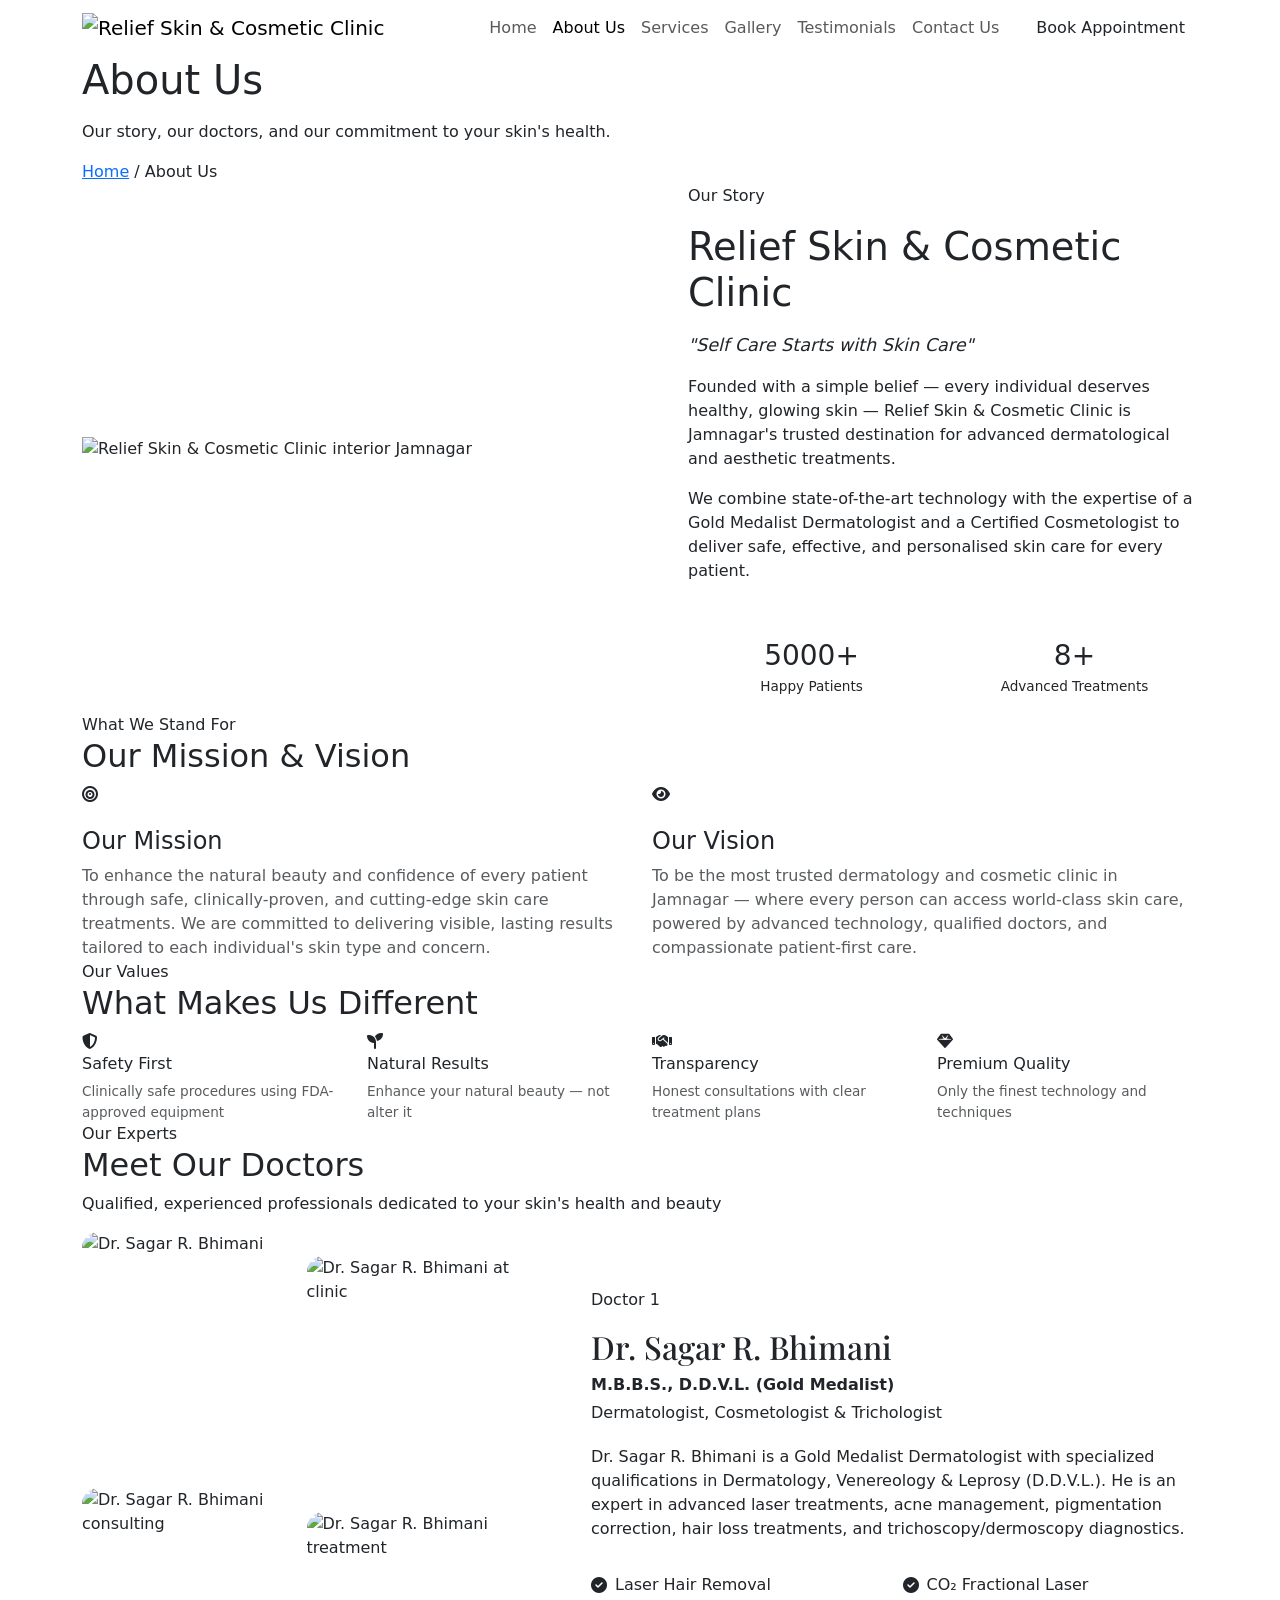
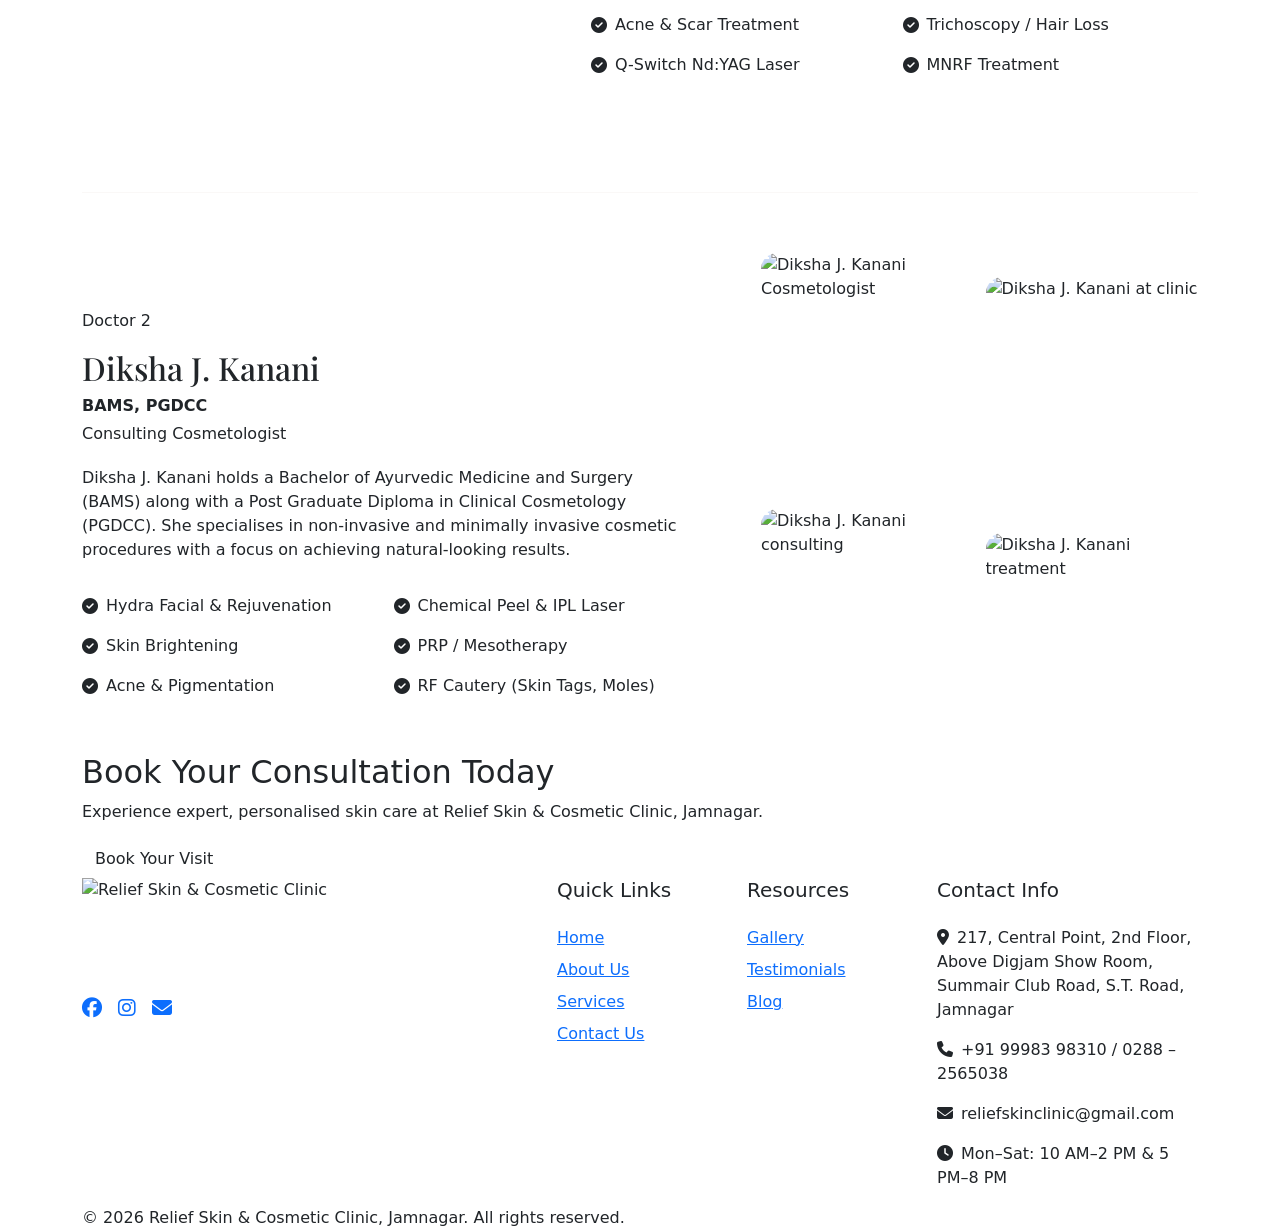
==== about.html @ c007d54d "All The Content" ====
<!DOCTYPE html>
<html lang="en">
<head>
    <meta charset="UTF-8">
    <meta name="viewport" content="width=device-width, initial-scale=1.0">
    <title>About Us | Relief Skin & Cosmetic Clinic | Jamnagar</title>
    <meta name="description" content="Learn about Relief Skin & Cosmetic Clinic — Dr. Sagar R. Bhimani (M.B.B.S., D.D.V.L., Gold Medalist) and Diksha J. Kanani (BAMS, PGDCC, Consulting Cosmetologist) in Jamnagar.">
    <link rel="preconnect" href="https://fonts.googleapis.com">
    <link rel="preconnect" href="https://fonts.gstatic.com" crossorigin>
    <link href="https://fonts.googleapis.com/css2?family=Inter:wght@300;400;500;600;700&family=Playfair+Display:wght@400;600;700&display=swap" rel="stylesheet">
    <link href="https://cdn.jsdelivr.net/npm/bootstrap@5.3.0/dist/css/bootstrap.min.css" rel="stylesheet">
    <link rel="stylesheet" href="https://cdnjs.cloudflare.com/ajax/libs/font-awesome/6.4.0/css/all.min.css">
    <link rel="stylesheet" href="css/style.css">
</head>
<body>
    <nav class="navbar navbar-expand-lg navbar-light navbar-custom sticky-top" id="main-navbar">
        <div class="container">
            <a class="navbar-brand d-flex align-items-center" href="index.html">
                <img src="images/Logo/Relief logo_A.png" alt="Relief Skin & Cosmetic Clinic" class="clinic-logo">
            </a>
            <button class="navbar-toggler" type="button" data-bs-toggle="collapse" data-bs-target="#navbarNav">
                <span class="navbar-toggler-icon"></span>
            </button>
            <div class="collapse navbar-collapse" id="navbarNav">
                <ul class="navbar-nav ms-auto">
                    <li class="nav-item"><a class="nav-link" href="index.html">Home</a></li>
                    <li class="nav-item"><a class="nav-link active" href="about.html">About Us</a></li>
                    <li class="nav-item"><a class="nav-link" href="services.html">Services</a></li>
                    <li class="nav-item"><a class="nav-link" href="gallery.html">Gallery</a></li>
                    <li class="nav-item"><a class="nav-link" href="testimonials.html">Testimonials</a></li>
                    <li class="nav-item"><a class="nav-link" href="contact.html">Contact Us</a></li>
                </ul>
                <div class="d-flex ms-lg-3 mt-3 mt-lg-0">
                    <a href="appointment.html" class="btn btn-primary-custom">Book Appointment</a>
                </div>
            </div>
        </div>
    </nav>

    <div class="page-header">
        <div class="container">
            <h1>About Us</h1>
            <p class="mt-3">Our story, our doctors, and our commitment to your skin's health.</p>
            <div class="breadcrumb-custom">
                <a href="index.html">Home</a>
                <span>/</span>
                <span>About Us</span>
            </div>
        </div>
    </div>

    <!-- Our Story -->
    <section class="section-padding">
        <div class="container">
            <div class="row align-items-center">
                <div class="col-lg-6 mb-4 mb-lg-0">
                    <div class="about-image-wrapper">
                        <img src="images/facial-treatment.png" alt="Relief Skin & Cosmetic Clinic interior Jamnagar">
                    </div>
                </div>
                <div class="col-lg-6 ps-lg-5">
                    <span class="section-label">Our Story</span>
                    <h2 style="font-size: 2.4rem; margin: 16px 0;">Relief Skin & Cosmetic Clinic</h2>
                    <p style="font-style: italic; color: var(--primary-green); font-size: 1.1rem; margin-bottom: 16px;">"Self Care Starts with Skin Care"</p>
                    <p>Founded with a simple belief — every individual deserves healthy, glowing skin — Relief Skin & Cosmetic Clinic is Jamnagar's trusted destination for advanced dermatological and aesthetic treatments.</p>
                    <p>We combine state-of-the-art technology with the expertise of a Gold Medalist Dermatologist and a Certified Cosmetologist to deliver safe, effective, and personalised skin care for every patient.</p>
                    <div class="row g-3 mt-4">
                        <div class="col-6">
                            <div class="text-center p-3" style="background: var(--mint-green); border-radius: 16px;">
                                <h3 class="text-green mb-1">5000+</h3>
                                <p class="mb-0" style="font-size: 0.85rem;">Happy Patients</p>
                            </div>
                        </div>
                        <div class="col-6">
                            <div class="text-center p-3" style="background: var(--mint-green); border-radius: 16px;">
                                <h3 class="text-green mb-1">8+</h3>
                                <p class="mb-0" style="font-size: 0.85rem;">Advanced Treatments</p>
                            </div>
                        </div>
                    </div>
                </div>
            </div>
        </div>
    </section>

    <!-- Mission & Vision -->
    <section class="section-padding bg-secondary-beige">
        <div class="container">
            <div class="section-title">
                <span class="section-label">What We Stand For</span>
                <h2>Our Mission & Vision</h2>
            </div>
            <div class="row g-4">
                <div class="col-md-6">
                    <div class="service-card" style="text-align: left;">
                        <div class="service-icon" style="margin-bottom: 20px;">
                            <i class="fa-solid fa-bullseye"></i>
                        </div>
                        <h4>Our Mission</h4>
                        <p class="text-muted mb-0">To enhance the natural beauty and confidence of every patient through safe, clinically-proven, and cutting-edge skin care treatments. We are committed to delivering visible, lasting results tailored to each individual's skin type and concern.</p>
                    </div>
                </div>
                <div class="col-md-6">
                    <div class="service-card" style="text-align: left;">
                        <div class="service-icon" style="margin-bottom: 20px;">
                            <i class="fa-solid fa-eye"></i>
                        </div>
                        <h4>Our Vision</h4>
                        <p class="text-muted mb-0">To be the most trusted dermatology and cosmetic clinic in Jamnagar — where every person can access world-class skin care, powered by advanced technology, qualified doctors, and compassionate patient-first care.</p>
                    </div>
                </div>
            </div>
        </div>
    </section>

    <!-- Core Values -->
    <section class="section-padding">
        <div class="container">
            <div class="section-title">
                <span class="section-label">Our Values</span>
                <h2>What Makes Us Different</h2>
            </div>
            <div class="row g-4">
                <div class="col-md-3 col-6">
                    <div class="about-value-card animate-on-scroll">
                        <i class="fa-solid fa-shield-halved"></i>
                        <h6>Safety First</h6>
                        <p class="text-muted mb-0" style="font-size: 0.85rem;">Clinically safe procedures using FDA-approved equipment</p>
                    </div>
                </div>
                <div class="col-md-3 col-6">
                    <div class="about-value-card animate-on-scroll">
                        <i class="fa-solid fa-seedling"></i>
                        <h6>Natural Results</h6>
                        <p class="text-muted mb-0" style="font-size: 0.85rem;">Enhance your natural beauty — not alter it</p>
                    </div>
                </div>
                <div class="col-md-3 col-6">
                    <div class="about-value-card animate-on-scroll">
                        <i class="fa-solid fa-handshake"></i>
                        <h6>Transparency</h6>
                        <p class="text-muted mb-0" style="font-size: 0.85rem;">Honest consultations with clear treatment plans</p>
                    </div>
                </div>
                <div class="col-md-3 col-6">
                    <div class="about-value-card animate-on-scroll">
                        <i class="fa-solid fa-gem"></i>
                        <h6>Premium Quality</h6>
                        <p class="text-muted mb-0" style="font-size: 0.85rem;">Only the finest technology and techniques</p>
                    </div>
                </div>
            </div>
        </div>
    </section>

    <!-- Expert Team — Dr. Sagar -->
    <section class="section-padding bg-secondary-beige" id="team">
        <div class="container">
            <div class="section-title">
                <span class="section-label">Our Experts</span>
                <h2>Meet Our Doctors</h2>
                <p>Qualified, experienced professionals dedicated to your skin's health and beauty</p>
            </div>

            <!-- Dr. Sagar R. Bhimani -->
            <div class="row g-5 align-items-center mb-5">
                <div class="col-lg-5">
                    <div style="position: relative;">
                        <div style="display: grid; grid-template-columns: 1fr 1fr; gap: 12px;">
                            <img src="images/Dr. Sagar R. Bhimani-photos/DSC07701.JPG" alt="Dr. Sagar R. Bhimani" style="width:100%; height:220px; object-fit:cover; object-position:top; border-radius:16px; box-shadow: var(--shadow-md);">
                            <img src="images/Dr. Sagar R. Bhimani-photos/DSC07703.JPG" alt="Dr. Sagar R. Bhimani at clinic" style="width:100%; height:220px; object-fit:cover; object-position:top; border-radius:16px; box-shadow: var(--shadow-md); margin-top: 24px;">
                            <img src="images/Dr. Sagar R. Bhimani-photos/DSC07705.JPG" alt="Dr. Sagar R. Bhimani consulting" style="width:100%; height:220px; object-fit:cover; object-position:top; border-radius:16px; box-shadow: var(--shadow-md);">
                            <img src="images/Dr. Sagar R. Bhimani-photos/DSC07707.JPG" alt="Dr. Sagar R. Bhimani treatment" style="width:100%; height:220px; object-fit:cover; object-position:top; border-radius:16px; box-shadow: var(--shadow-md); margin-top: 24px;">
                        </div>
                    </div>
                </div>
                <div class="col-lg-7 ps-lg-5">
                    <span class="section-label" style="margin-bottom: 16px; display: inline-block;">Doctor 1</span>
                    <h2 style="font-family: 'Playfair Display', serif; color: var(--primary-green); margin-bottom: 6px;">Dr. Sagar R. Bhimani</h2>
                    <p style="font-weight: 600; color: var(--text-muted); margin-bottom: 4px;">M.B.B.S., D.D.V.L. <span style="color: var(--primary-green);">(Gold Medalist)</span></p>
                    <p style="font-weight: 500; color: var(--primary-green); margin-bottom: 20px; font-size: 1rem;">Dermatologist, Cosmetologist & Trichologist</p>
                    <p>Dr. Sagar R. Bhimani is a Gold Medalist Dermatologist with specialized qualifications in Dermatology, Venereology & Leprosy (D.D.V.L.). He is an expert in advanced laser treatments, acne management, pigmentation correction, hair loss treatments, and trichoscopy/dermoscopy diagnostics.</p>
                    <div class="row g-3 mt-3">
                        <div class="col-sm-6">
                            <div class="d-flex align-items-center gap-2">
                                <i class="fa-solid fa-circle-check text-green"></i>
                                <span>Laser Hair Removal</span>
                            </div>
                        </div>
                        <div class="col-sm-6">
                            <div class="d-flex align-items-center gap-2">
                                <i class="fa-solid fa-circle-check text-green"></i>
                                <span>CO₂ Fractional Laser</span>
                            </div>
                        </div>
                        <div class="col-sm-6">
                            <div class="d-flex align-items-center gap-2">
                                <i class="fa-solid fa-circle-check text-green"></i>
                                <span>Acne & Scar Treatment</span>
                            </div>
                        </div>
                        <div class="col-sm-6">
                            <div class="d-flex align-items-center gap-2">
                                <i class="fa-solid fa-circle-check text-green"></i>
                                <span>Trichoscopy / Hair Loss</span>
                            </div>
                        </div>
                        <div class="col-sm-6">
                            <div class="d-flex align-items-center gap-2">
                                <i class="fa-solid fa-circle-check text-green"></i>
                                <span>Q-Switch Nd:YAG Laser</span>
                            </div>
                        </div>
                        <div class="col-sm-6">
                            <div class="d-flex align-items-center gap-2">
                                <i class="fa-solid fa-circle-check text-green"></i>
                                <span>MNRF Treatment</span>
                            </div>
                        </div>
                    </div>
                </div>
            </div>

            <hr style="border-color: rgba(156,126,97,0.2); margin: 60px 0;">

            <!-- Diksha J. Kanani -->
            <div class="row g-5 align-items-center">
                <div class="col-lg-7 pe-lg-5 order-lg-1">
                    <span class="section-label" style="margin-bottom: 16px; display: inline-block;">Doctor 2</span>
                    <h2 style="font-family: 'Playfair Display', serif; color: var(--primary-green); margin-bottom: 6px;">Diksha J. Kanani</h2>
                    <p style="font-weight: 600; color: var(--text-muted); margin-bottom: 4px;">BAMS, PGDCC</p>
                    <p style="font-weight: 500; color: var(--primary-green); margin-bottom: 20px; font-size: 1rem;">Consulting Cosmetologist</p>
                    <p>Diksha J. Kanani holds a Bachelor of Ayurvedic Medicine and Surgery (BAMS) along with a Post Graduate Diploma in Clinical Cosmetology (PGDCC). She specialises in non-invasive and minimally invasive cosmetic procedures with a focus on achieving natural-looking results.</p>
                    <div class="row g-3 mt-3">
                        <div class="col-sm-6">
                            <div class="d-flex align-items-center gap-2">
                                <i class="fa-solid fa-circle-check text-green"></i>
                                <span>Hydra Facial & Rejuvenation</span>
                            </div>
                        </div>
                        <div class="col-sm-6">
                            <div class="d-flex align-items-center gap-2">
                                <i class="fa-solid fa-circle-check text-green"></i>
                                <span>Chemical Peel & IPL Laser</span>
                            </div>
                        </div>
                        <div class="col-sm-6">
                            <div class="d-flex align-items-center gap-2">
                                <i class="fa-solid fa-circle-check text-green"></i>
                                <span>Skin Brightening</span>
                            </div>
                        </div>
                        <div class="col-sm-6">
                            <div class="d-flex align-items-center gap-2">
                                <i class="fa-solid fa-circle-check text-green"></i>
                                <span>PRP / Mesotherapy</span>
                            </div>
                        </div>
                        <div class="col-sm-6">
                            <div class="d-flex align-items-center gap-2">
                                <i class="fa-solid fa-circle-check text-green"></i>
                                <span>Acne & Pigmentation</span>
                            </div>
                        </div>
                        <div class="col-sm-6">
                            <div class="d-flex align-items-center gap-2">
                                <i class="fa-solid fa-circle-check text-green"></i>
                                <span>RF Cautery (Skin Tags, Moles)</span>
                            </div>
                        </div>
                    </div>
                </div>
                <div class="col-lg-5 order-lg-2">
                    <div style="display: grid; grid-template-columns: 1fr 1fr; gap: 12px;">
                        <img src="images/Diksha J. Kanani-potos/DSC07679.JPG" alt="Diksha J. Kanani Cosmetologist" style="width:100%; height:220px; object-fit:cover; object-position:top; border-radius:16px; box-shadow: var(--shadow-md);">
                        <img src="images/Diksha J. Kanani-potos/DSC07681.JPG" alt="Diksha J. Kanani at clinic" style="width:100%; height:220px; object-fit:cover; object-position:top; border-radius:16px; box-shadow: var(--shadow-md); margin-top: 24px;">
                        <img src="images/Diksha J. Kanani-potos/DSC07683.JPG" alt="Diksha J. Kanani consulting" style="width:100%; height:220px; object-fit:cover; object-position:top; border-radius:16px; box-shadow: var(--shadow-md);">
                        <img src="images/Diksha J. Kanani-potos/DSC07685.JPG" alt="Diksha J. Kanani treatment" style="width:100%; height:220px; object-fit:cover; object-position:top; border-radius:16px; box-shadow: var(--shadow-md); margin-top: 24px;">
                    </div>
                </div>
            </div>
        </div>
    </section>

    <!-- CTA -->
    <section class="section-padding">
        <div class="container">
            <div class="cta-banner">
                <h2>Book Your Consultation Today</h2>
                <p>Experience expert, personalised skin care at Relief Skin & Cosmetic Clinic, Jamnagar.</p>
                <a href="appointment.html" class="btn btn-cta-white">Book Your Visit</a>
            </div>
        </div>
    </section>

    <footer class="footer">
        <div class="container">
            <div class="row g-4">
                <div class="col-lg-4">
                    <div class="footer-logo-wrap">
                        <img src="images/Logo/Relief logo_A.png" alt="Relief Skin &amp; Cosmetic Clinic">
                    </div>
                    <p style="color: rgba(255,255,255,0.65);">"Self Care Starts with Skin Care" — Advanced dermatology & aesthetic clinic in Jamnagar.</p>
                    <div class="d-flex gap-3 mt-4 social-links">
                        <a href="#"><i class="fa-brands fa-facebook fs-5"></i></a>
                        <a href="#"><i class="fa-brands fa-instagram fs-5"></i></a>
                        <a href="mailto:reliefskinclinic@gmail.com"><i class="fa-solid fa-envelope fs-5"></i></a>
                    </div>
                </div>
                <div class="col-lg-2 offset-lg-1">
                    <h5 class="mb-4">Quick Links</h5>
                    <ul class="list-unstyled">
                        <li class="mb-2"><a href="index.html">Home</a></li>
                        <li class="mb-2"><a href="about.html">About Us</a></li>
                        <li class="mb-2"><a href="services.html">Services</a></li>
                        <li class="mb-2"><a href="contact.html">Contact Us</a></li>
                    </ul>
                </div>
                <div class="col-lg-2">
                    <h5 class="mb-4">Resources</h5>
                    <ul class="list-unstyled">
                        <li class="mb-2"><a href="gallery.html">Gallery</a></li>
                        <li class="mb-2"><a href="testimonials.html">Testimonials</a></li>
                        <li class="mb-2"><a href="blog.html">Blog</a></li>
                    </ul>
                </div>
                <div class="col-lg-3">
                    <h5 class="mb-4">Contact Info</h5>
                    <ul class="list-unstyled">
                        <li class="mb-3"><i class="fa-solid fa-location-dot me-2" style="color: var(--sage-green);"></i>217, Central Point, 2nd Floor, Above Digjam Show Room, Summair Club Road, S.T. Road, Jamnagar</li>
                        <li class="mb-3"><i class="fa-solid fa-phone me-2" style="color: var(--sage-green);"></i>+91 99983 98310 / 0288 – 2565038</li>
                        <li class="mb-3"><i class="fa-solid fa-envelope me-2" style="color: var(--sage-green);"></i>reliefskinclinic@gmail.com</li>
                        <li class="mb-3"><i class="fa-solid fa-clock me-2" style="color: var(--sage-green);"></i>Mon–Sat: 10 AM–2 PM & 5 PM–8 PM</li>
                    </ul>
                </div>
            </div>
            <div class="footer-bottom">
                <p class="mb-0">&copy; 2026 Relief Skin & Cosmetic Clinic, Jamnagar. All rights reserved.</p>
            </div>
        </div>
    </footer>

    <script src="https://cdn.jsdelivr.net/npm/bootstrap@5.3.0/dist/js/bootstrap.bundle.min.js"></script>
    <script src="js/script.js"></script>
    <script src="js/chatbot.js"></script>
</body>
</html>
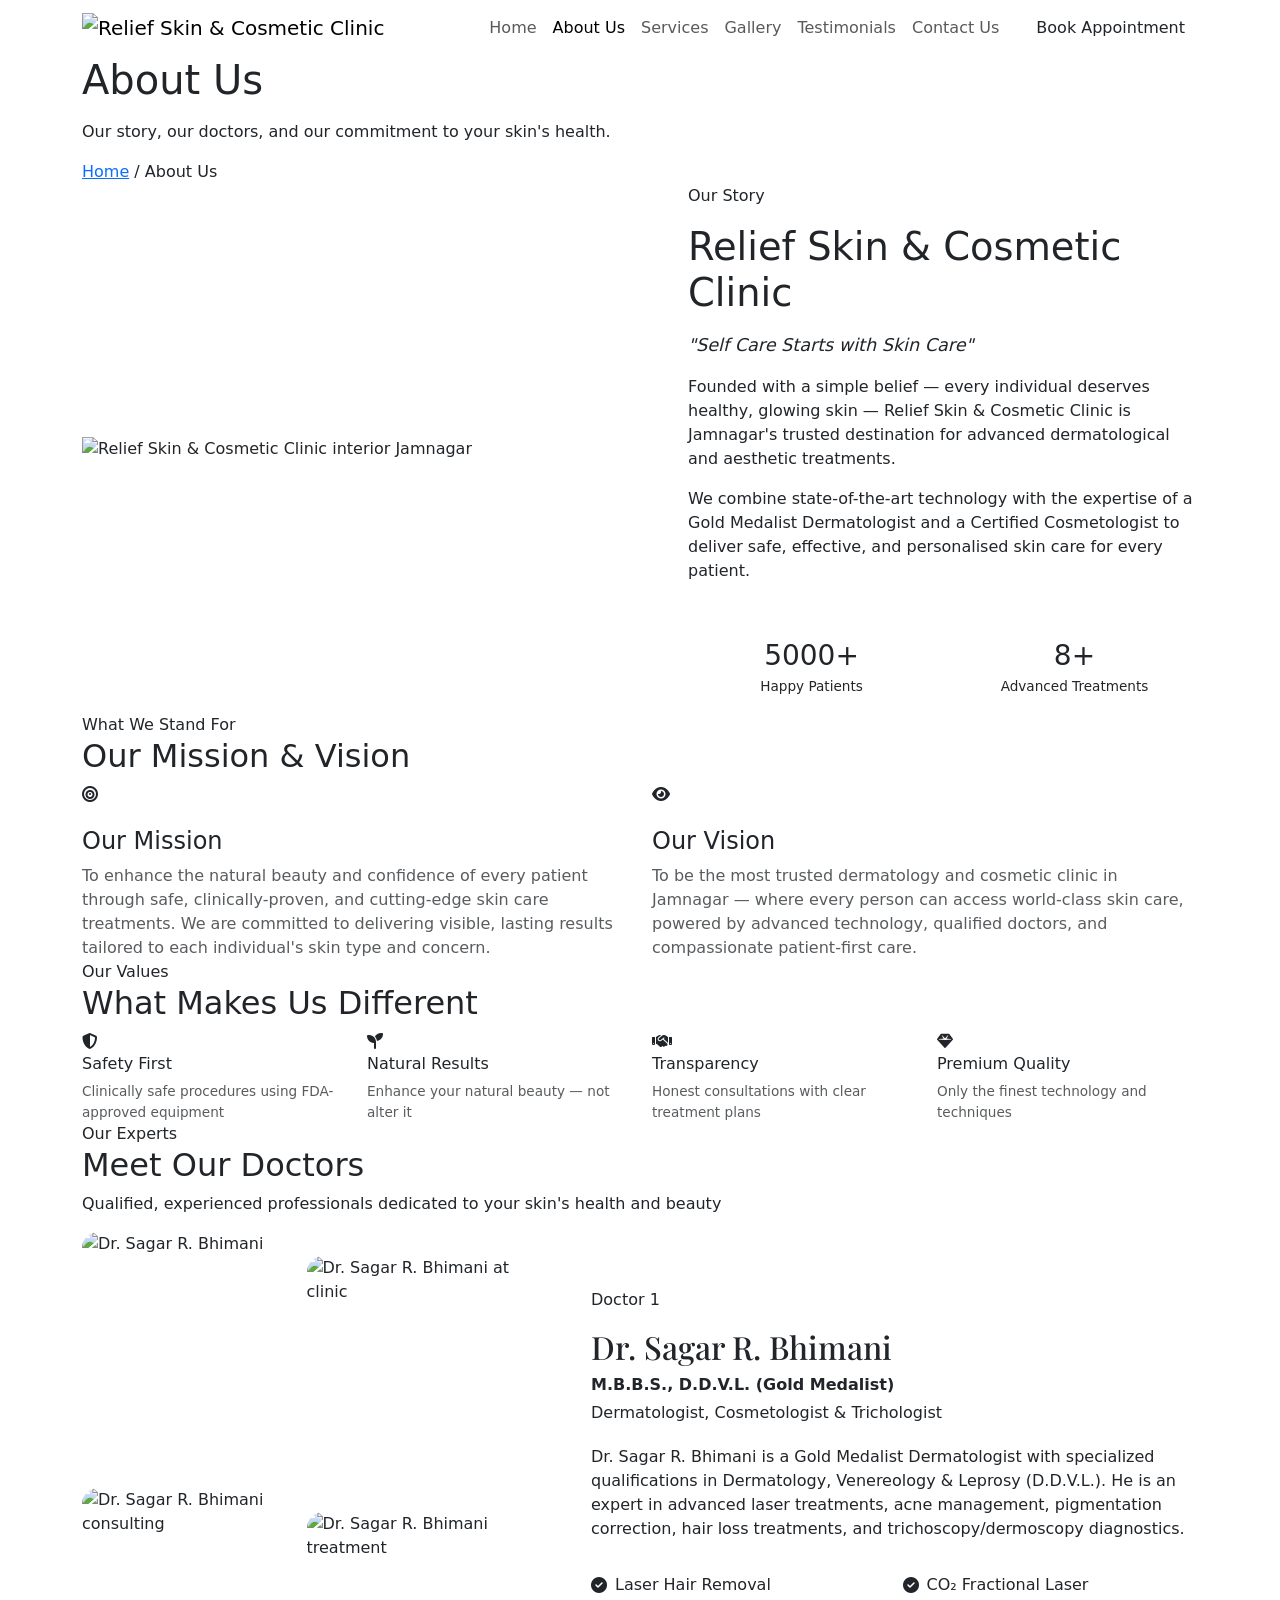
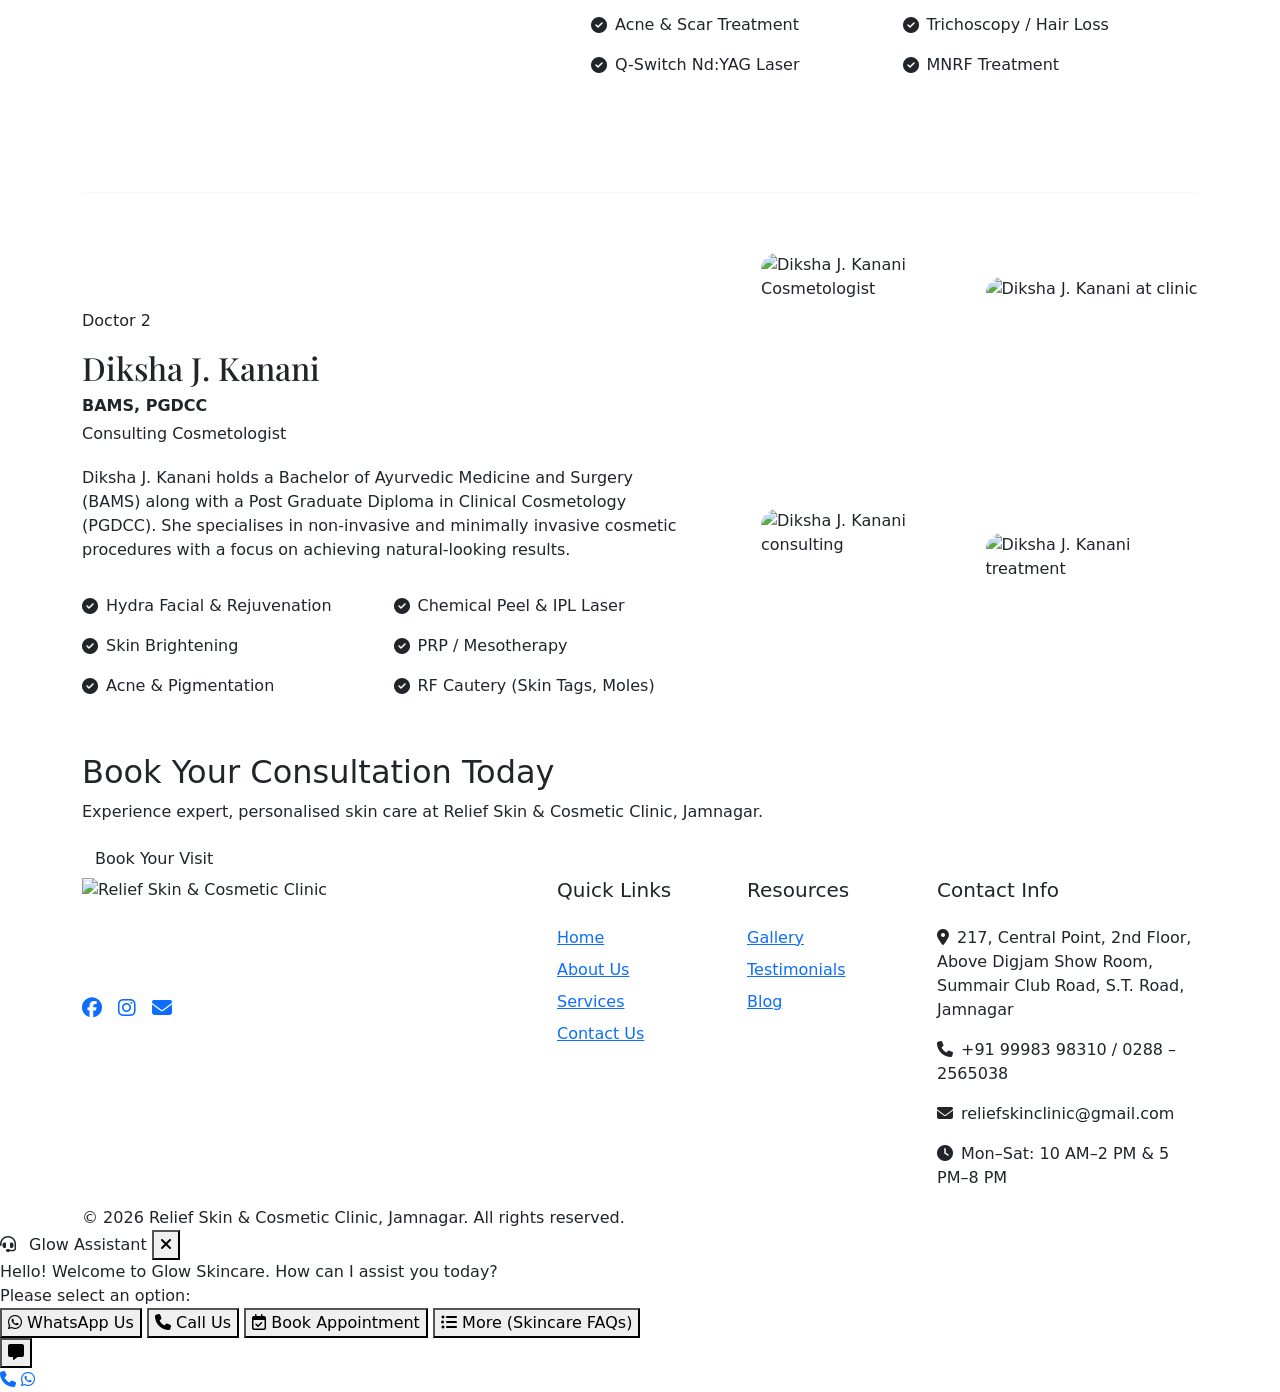
==== commit 31e0b437: "S2" ====
--- a/about.html
+++ b/about.html
@@ -341,7 +341,7 @@
     </footer>
 
     <script src="https://cdn.jsdelivr.net/npm/bootstrap@5.3.0/dist/js/bootstrap.bundle.min.js"></script>
-    <script src="js/script.js"></script>
-    <script src="js/chatbot.js"></script>
+    <script src="JS/script.js"></script>
+    <script src="JS/chatbot.js"></script>
 </body>
 </html>
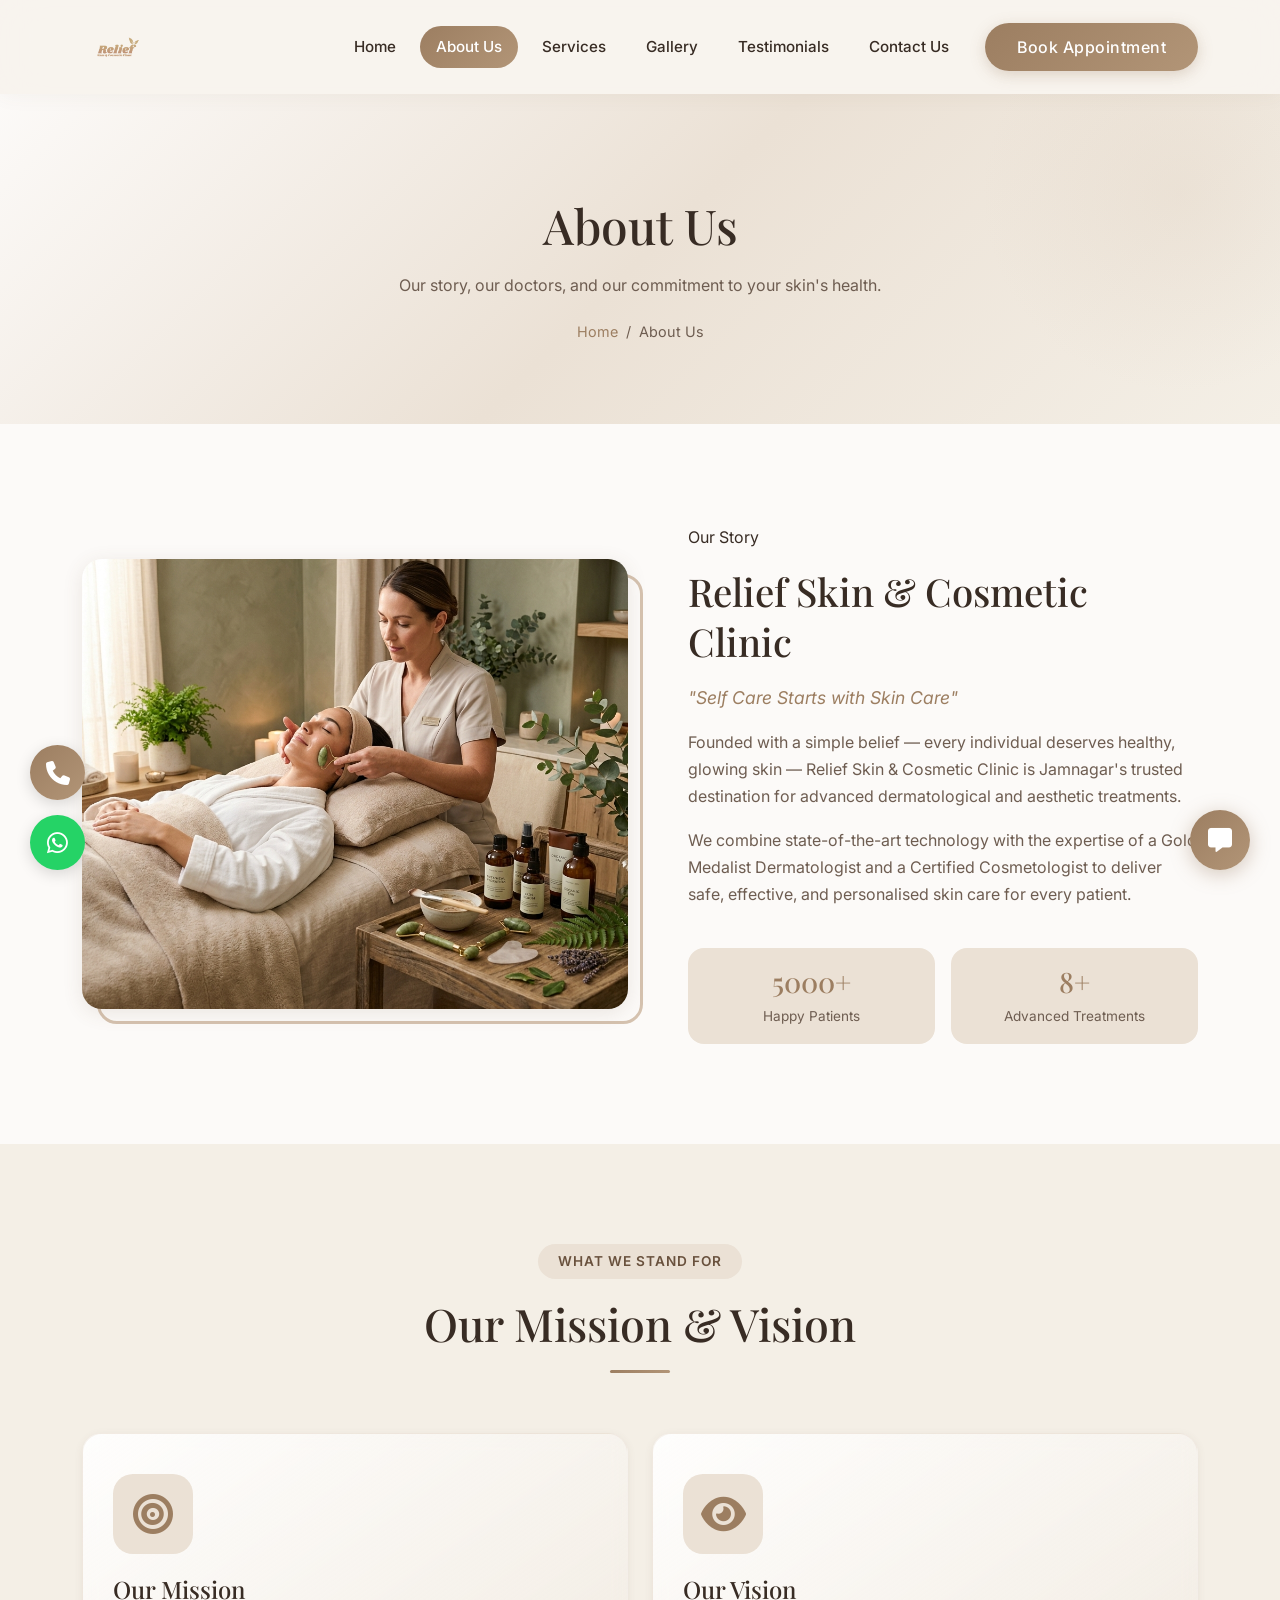
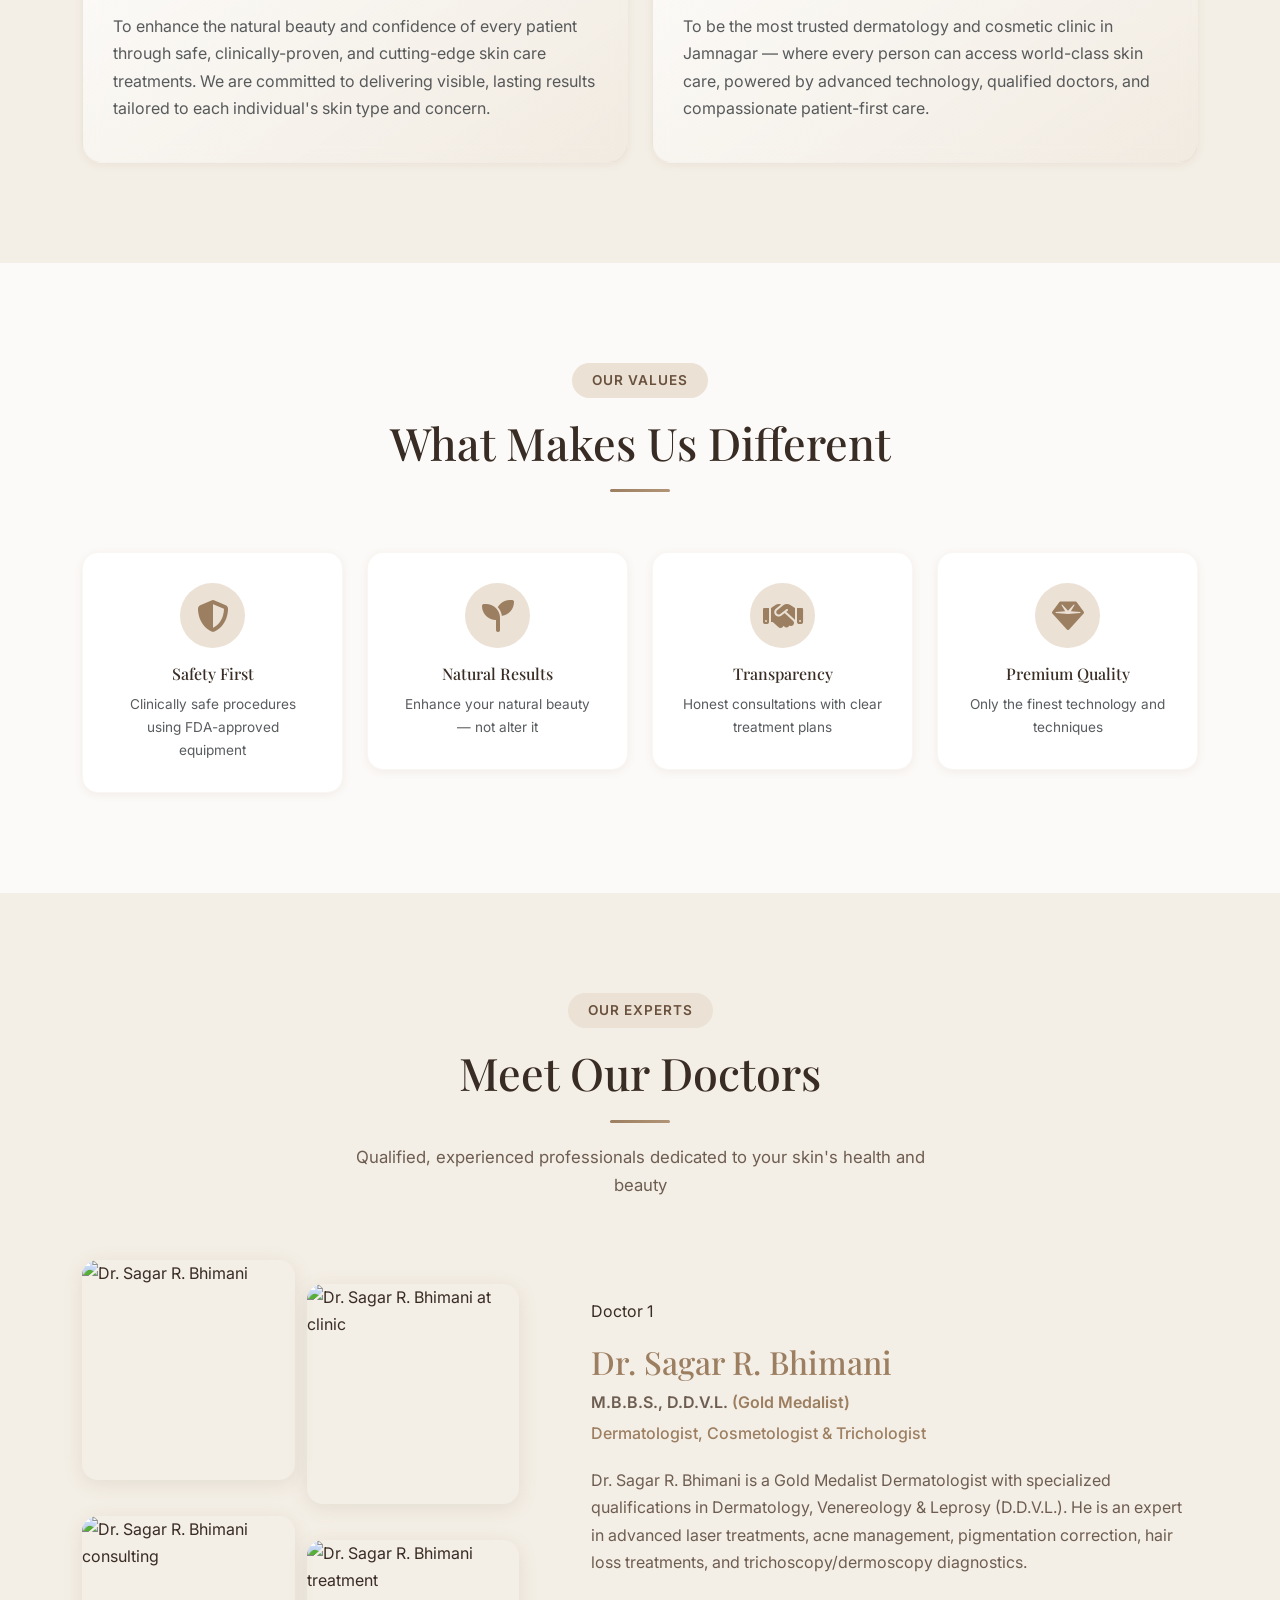
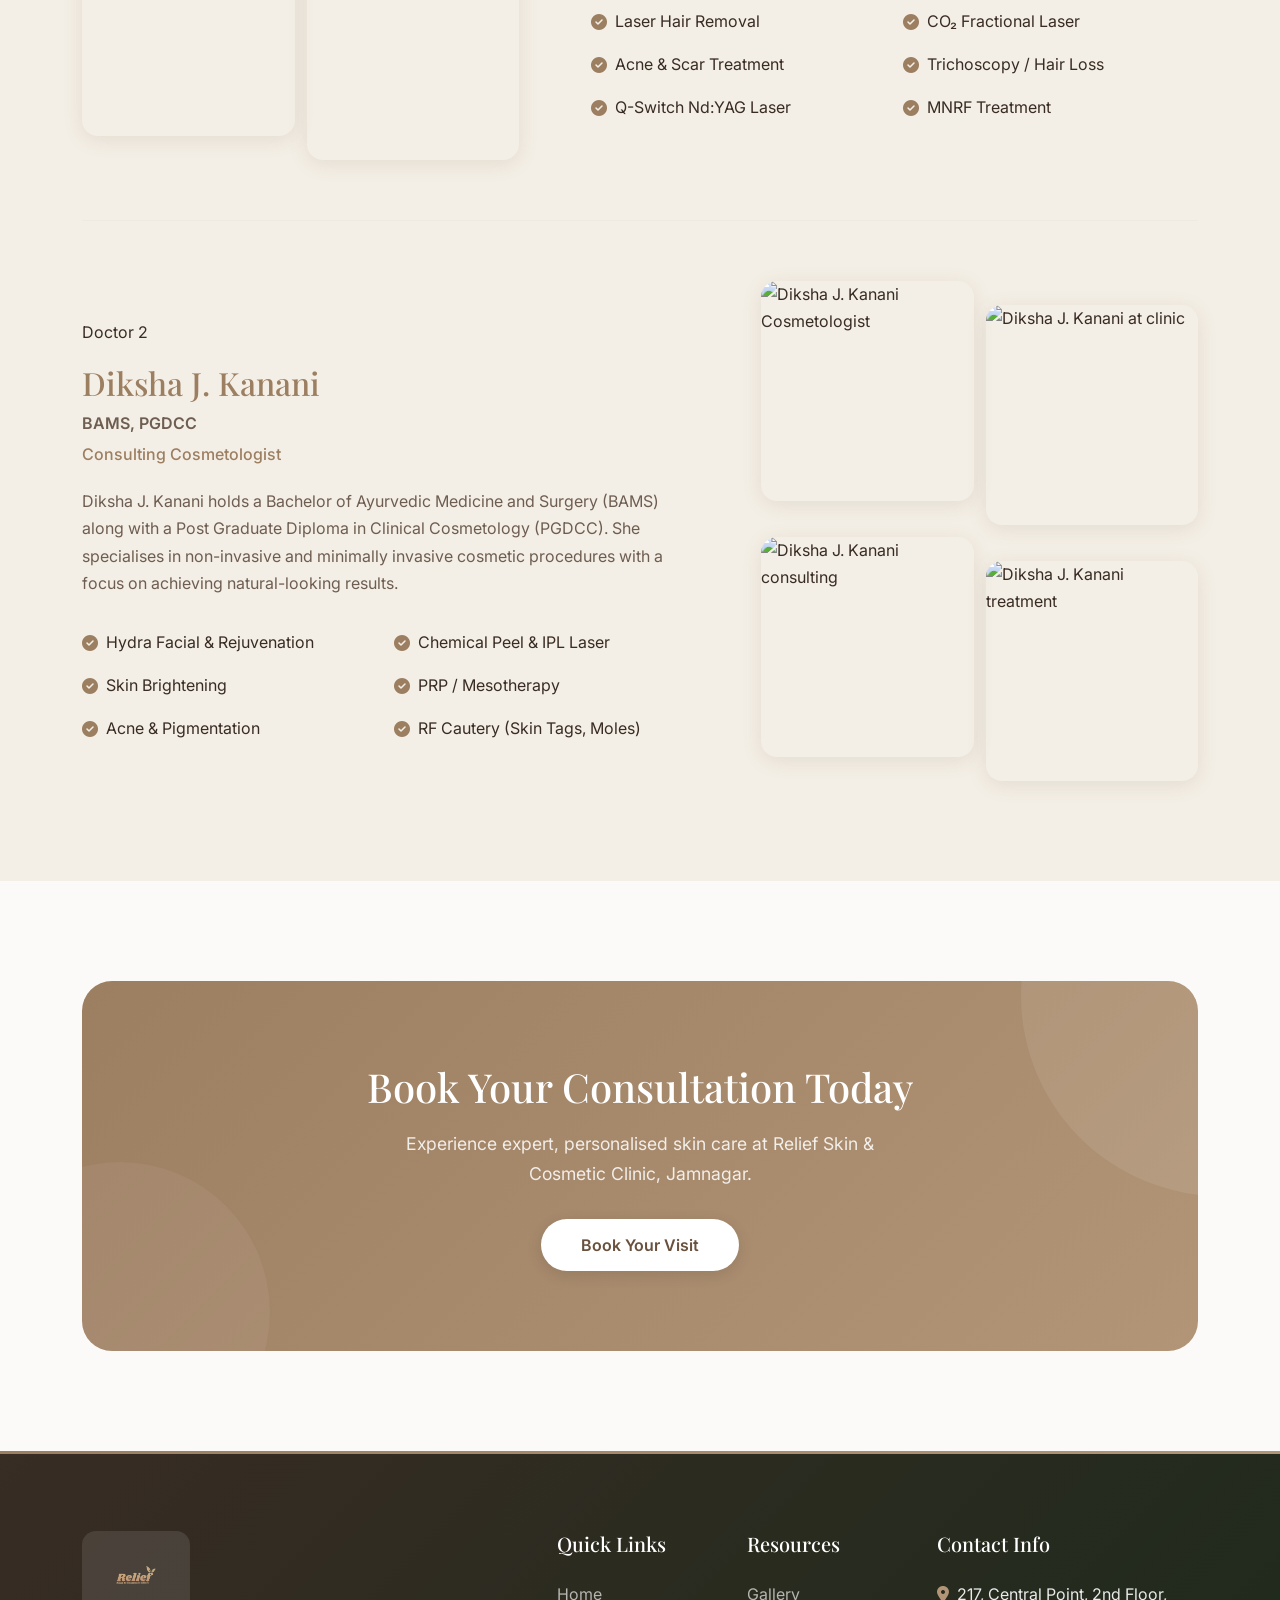
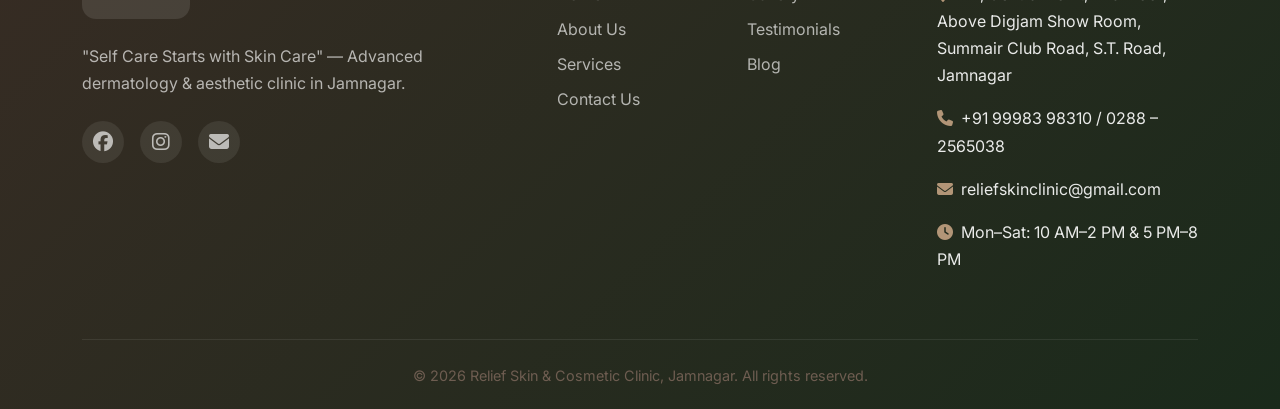
==== commit f36fba5e: "S#" ====
--- a/about.html
+++ b/about.html
@@ -10,13 +10,13 @@
     <link href="https://fonts.googleapis.com/css2?family=Inter:wght@300;400;500;600;700&family=Playfair+Display:wght@400;600;700&display=swap" rel="stylesheet">
     <link href="https://cdn.jsdelivr.net/npm/bootstrap@5.3.0/dist/css/bootstrap.min.css" rel="stylesheet">
     <link rel="stylesheet" href="https://cdnjs.cloudflare.com/ajax/libs/font-awesome/6.4.0/css/all.min.css">
-    <link rel="stylesheet" href="css/style.css">
+    <link rel="stylesheet" href="CSS/style.css">
 </head>
 <body>
     <nav class="navbar navbar-expand-lg navbar-light navbar-custom sticky-top" id="main-navbar">
         <div class="container">
             <a class="navbar-brand d-flex align-items-center" href="index.html">
-                <img src="images/Logo/Relief logo_A.png" alt="Relief Skin & Cosmetic Clinic" class="clinic-logo">
+                <img src="IMAGES/Logo/Relief logo_A.png" alt="Relief Skin & Cosmetic Clinic" class="clinic-logo">
             </a>
             <button class="navbar-toggler" type="button" data-bs-toggle="collapse" data-bs-target="#navbarNav">
                 <span class="navbar-toggler-icon"></span>
@@ -55,7 +55,7 @@
             <div class="row align-items-center">
                 <div class="col-lg-6 mb-4 mb-lg-0">
                     <div class="about-image-wrapper">
-                        <img src="images/facial-treatment.png" alt="Relief Skin & Cosmetic Clinic interior Jamnagar">
+                        <img src="IMAGES/facial-treatment.png" alt="Relief Skin & Cosmetic Clinic interior Jamnagar">
                     </div>
                 </div>
                 <div class="col-lg-6 ps-lg-5">
@@ -167,10 +167,10 @@
                 <div class="col-lg-5">
                     <div style="position: relative;">
                         <div style="display: grid; grid-template-columns: 1fr 1fr; gap: 12px;">
-                            <img src="images/Dr. Sagar R. Bhimani-photos/DSC07701.JPG" alt="Dr. Sagar R. Bhimani" style="width:100%; height:220px; object-fit:cover; object-position:top; border-radius:16px; box-shadow: var(--shadow-md);">
-                            <img src="images/Dr. Sagar R. Bhimani-photos/DSC07703.JPG" alt="Dr. Sagar R. Bhimani at clinic" style="width:100%; height:220px; object-fit:cover; object-position:top; border-radius:16px; box-shadow: var(--shadow-md); margin-top: 24px;">
-                            <img src="images/Dr. Sagar R. Bhimani-photos/DSC07705.JPG" alt="Dr. Sagar R. Bhimani consulting" style="width:100%; height:220px; object-fit:cover; object-position:top; border-radius:16px; box-shadow: var(--shadow-md);">
-                            <img src="images/Dr. Sagar R. Bhimani-photos/DSC07707.JPG" alt="Dr. Sagar R. Bhimani treatment" style="width:100%; height:220px; object-fit:cover; object-position:top; border-radius:16px; box-shadow: var(--shadow-md); margin-top: 24px;">
+                            <img src="IMAGES/Dr. Sagar R. Bhimani-photos/DSC07701.JPG" alt="Dr. Sagar R. Bhimani" style="width:100%; height:220px; object-fit:cover; object-position:top; border-radius:16px; box-shadow: var(--shadow-md);">
+                            <img src="IMAGES/Dr. Sagar R. Bhimani-photos/DSC07703.JPG" alt="Dr. Sagar R. Bhimani at clinic" style="width:100%; height:220px; object-fit:cover; object-position:top; border-radius:16px; box-shadow: var(--shadow-md); margin-top: 24px;">
+                            <img src="IMAGES/Dr. Sagar R. Bhimani-photos/DSC07705.JPG" alt="Dr. Sagar R. Bhimani consulting" style="width:100%; height:220px; object-fit:cover; object-position:top; border-radius:16px; box-shadow: var(--shadow-md);">
+                            <img src="IMAGES/Dr. Sagar R. Bhimani-photos/DSC07707.JPG" alt="Dr. Sagar R. Bhimani treatment" style="width:100%; height:220px; object-fit:cover; object-position:top; border-radius:16px; box-shadow: var(--shadow-md); margin-top: 24px;">
                         </div>
                     </div>
                 </div>
@@ -272,10 +272,10 @@
                 </div>
                 <div class="col-lg-5 order-lg-2">
                     <div style="display: grid; grid-template-columns: 1fr 1fr; gap: 12px;">
-                        <img src="images/Diksha J. Kanani-potos/DSC07679.JPG" alt="Diksha J. Kanani Cosmetologist" style="width:100%; height:220px; object-fit:cover; object-position:top; border-radius:16px; box-shadow: var(--shadow-md);">
-                        <img src="images/Diksha J. Kanani-potos/DSC07681.JPG" alt="Diksha J. Kanani at clinic" style="width:100%; height:220px; object-fit:cover; object-position:top; border-radius:16px; box-shadow: var(--shadow-md); margin-top: 24px;">
-                        <img src="images/Diksha J. Kanani-potos/DSC07683.JPG" alt="Diksha J. Kanani consulting" style="width:100%; height:220px; object-fit:cover; object-position:top; border-radius:16px; box-shadow: var(--shadow-md);">
-                        <img src="images/Diksha J. Kanani-potos/DSC07685.JPG" alt="Diksha J. Kanani treatment" style="width:100%; height:220px; object-fit:cover; object-position:top; border-radius:16px; box-shadow: var(--shadow-md); margin-top: 24px;">
+                        <img src="IMAGES/Diksha J. Kanani-potos/DSC07679.JPG" alt="Diksha J. Kanani Cosmetologist" style="width:100%; height:220px; object-fit:cover; object-position:top; border-radius:16px; box-shadow: var(--shadow-md);">
+                        <img src="IMAGES/Diksha J. Kanani-potos/DSC07681.JPG" alt="Diksha J. Kanani at clinic" style="width:100%; height:220px; object-fit:cover; object-position:top; border-radius:16px; box-shadow: var(--shadow-md); margin-top: 24px;">
+                        <img src="IMAGES/Diksha J. Kanani-potos/DSC07683.JPG" alt="Diksha J. Kanani consulting" style="width:100%; height:220px; object-fit:cover; object-position:top; border-radius:16px; box-shadow: var(--shadow-md);">
+                        <img src="IMAGES/Diksha J. Kanani-potos/DSC07685.JPG" alt="Diksha J. Kanani treatment" style="width:100%; height:220px; object-fit:cover; object-position:top; border-radius:16px; box-shadow: var(--shadow-md); margin-top: 24px;">
                     </div>
                 </div>
             </div>
@@ -298,7 +298,7 @@
             <div class="row g-4">
                 <div class="col-lg-4">
                     <div class="footer-logo-wrap">
-                        <img src="images/Logo/Relief logo_A.png" alt="Relief Skin &amp; Cosmetic Clinic">
+                        <img src="IMAGES/Logo/Relief logo_A.png" alt="Relief Skin &amp; Cosmetic Clinic">
                     </div>
                     <p style="color: rgba(255,255,255,0.65);">"Self Care Starts with Skin Care" — Advanced dermatology & aesthetic clinic in Jamnagar.</p>
                     <div class="d-flex gap-3 mt-4 social-links">
--- a/CSS/style.css
+++ b/CSS/style.css
@@ -0,0 +1,1604 @@
+/* ===================================================
+   GLOW SKINCARE — Premium Warm Beige Theme
+   =================================================== */
+
+:root {
+  /* Beige Palette */
+  --primary-beige: #FCFAF8;
+  --secondary-beige: #F4EFE6;
+  --dark-beige: #CBB9A0;
+  --warm-beige: #B89F7D;
+
+  /* Green Palette */
+  --primary-green: #9C7E61;
+  --light-green: #D5C2AF;
+  --dark-green: #69513D;
+  --mint-green: #EBE1D5;
+  --sage-green: #B29577;
+
+  /* Neutral */
+  --text-dark: #382C24;
+  --text-muted: #6E5D51;
+  --white: #FFFFFF;
+  --accent-color: #9C7E61;
+  --accent-hover: #69513D;
+
+  /* Gradients */
+  --gradient-hero: linear-gradient(135deg, #FCFAF8 0%, #EBE1D5 50%, #F4EFE6 100%);
+  --gradient-green: linear-gradient(135deg, #9C7E61, #B29577);
+  --gradient-card: linear-gradient(145deg, rgba(255,255,255,0.9), rgba(235,225,213,0.3));
+
+  /* Shadows */
+  --shadow-sm: 0 2px 8px rgba(105,81,61,0.08);
+  --shadow-md: 0 4px 20px rgba(105,81,61,0.12);
+  --shadow-lg: 0 8px 40px rgba(105,81,61,0.15);
+  --shadow-glow: 0 0 30px rgba(156,126,97,0.2);
+}
+
+/* ===== GLOBAL RESETS & BASE ===== */
+* {
+  margin: 0;
+  padding: 0;
+  box-sizing: border-box;
+}
+
+html {
+  scroll-behavior: smooth;
+}
+
+body {
+  font-family: 'Inter', 'Segoe UI', Roboto, Helvetica, Arial, sans-serif;
+  color: var(--text-dark);
+  background-color: var(--primary-beige);
+  line-height: 1.7;
+  overflow-x: hidden;
+}
+
+h1, h2, h3, h4, h5, h6 {
+  font-family: 'Playfair Display', serif;
+  color: var(--text-dark);
+  line-height: 1.3;
+}
+
+p {
+  color: var(--text-muted);
+}
+
+img {
+  max-width: 100%;
+  height: auto;
+}
+
+/* ===== UTILITY CLASSES ===== */
+.bg-beige {
+  background-color: var(--primary-beige) !important;
+}
+
+.bg-secondary-beige {
+  background-color: var(--secondary-beige) !important;
+}
+
+.bg-mint {
+  background-color: var(--mint-green) !important;
+}
+
+.text-accent {
+  color: var(--accent-color) !important;
+}
+
+.text-green {
+  color: var(--primary-green) !important;
+}
+
+/* ===== BUTTONS ===== */
+.btn-primary-custom {
+  background: var(--gradient-green);
+  color: var(--white);
+  border: none;
+  padding: 12px 32px;
+  border-radius: 50px;
+  font-weight: 500;
+  letter-spacing: 0.5px;
+  transition: all 0.4s cubic-bezier(0.25, 0.8, 0.25, 1);
+  box-shadow: 0 4px 15px rgba(156,126,97,0.3);
+  position: relative;
+  overflow: hidden;
+}
+
+.btn-primary-custom::before {
+  content: '';
+  position: absolute;
+  top: 0;
+  left: -100%;
+  width: 100%;
+  height: 100%;
+  background: linear-gradient(90deg, transparent, rgba(255,255,255,0.2), transparent);
+  transition: left 0.5s;
+}
+
+.btn-primary-custom:hover {
+  background: linear-gradient(135deg, #69513D, #9C7E61);
+  color: var(--white);
+  transform: translateY(-2px);
+  box-shadow: 0 6px 25px rgba(156,126,97,0.4);
+}
+
+.btn-primary-custom:hover::before {
+  left: 100%;
+}
+
+.btn-outline-green {
+  background: transparent;
+  color: var(--primary-green);
+  border: 2px solid var(--primary-green);
+  padding: 12px 32px;
+  border-radius: 50px;
+  font-weight: 500;
+  letter-spacing: 0.5px;
+  transition: all 0.4s cubic-bezier(0.25, 0.8, 0.25, 1);
+}
+
+.btn-outline-green:hover {
+  background: var(--primary-green);
+  color: var(--white);
+  transform: translateY(-2px);
+  box-shadow: 0 4px 15px rgba(156,126,97,0.3);
+}
+
+/* ===== NAVBAR ===== */
+.navbar-custom {
+  background: rgba(247,243,237,0.85);
+  backdrop-filter: blur(20px);
+  -webkit-backdrop-filter: blur(20px);
+  box-shadow: 0 1px 20px rgba(105,81,61,0.06);
+  padding: 6px 0;
+  transition: all 0.3s ease;
+}
+
+/* Logo sizing — PNG has white padding so we compensate with larger display height */
+.navbar-brand .clinic-logo {
+  height: 72px;
+  width: auto;
+  display: block;
+  object-fit: contain;
+  transition: all 0.3s ease;
+}
+
+.navbar-custom.scrolled .clinic-logo {
+  height: 60px;
+}
+
+/* Footer logo — shown in a subtle pill so white-bg PNG is visible on dark footer */
+.footer-logo-wrap {
+  display: inline-block;
+  background: rgba(255,255,255,0.10);
+  border-radius: 14px;
+  padding: 10px 20px;
+  margin-bottom: 16px;
+}
+
+.footer-logo-wrap img {
+  height: 68px;
+  width: auto;
+  display: block;
+  object-fit: contain;
+}
+
+.navbar-custom.scrolled {
+  background: rgba(247,243,237,0.95);
+  box-shadow: 0 2px 30px rgba(105,81,61,0.1);
+  padding: 8px 0;
+}
+
+.navbar-custom .nav-link {
+  color: var(--text-dark);
+  font-weight: 500;
+  margin: 0 4px;
+  padding: 8px 16px !important;
+  border-radius: 30px;
+  transition: all 0.3s ease;
+  font-size: 0.95rem;
+  position: relative;
+}
+
+.navbar-custom .nav-link:hover {
+  color: var(--primary-green);
+  background: rgba(156,126,97,0.08);
+}
+
+.navbar-custom .nav-link.active {
+  color: var(--white);
+  background: var(--gradient-green);
+}
+
+/* ===== HERO SECTION ===== */
+.hero-section {
+  background: var(--gradient-hero);
+  padding: 0;
+  text-align: left;
+  min-height: 90vh;
+  display: flex;
+  align-items: center;
+  position: relative;
+  overflow: hidden;
+}
+
+.hero-section::before {
+  content: '';
+  position: absolute;
+  top: -50%;
+  right: -20%;
+  width: 800px;
+  height: 800px;
+  background: radial-gradient(circle, rgba(213,194,175,0.3) 0%, transparent 70%);
+  border-radius: 50%;
+  animation: floatBubble 8s ease-in-out infinite;
+}
+
+.hero-section::after {
+  content: '';
+  position: absolute;
+  bottom: -30%;
+  left: -10%;
+  width: 600px;
+  height: 600px;
+  background: radial-gradient(circle, rgba(212,197,173,0.4) 0%, transparent 70%);
+  border-radius: 50%;
+  animation: floatBubble 10s ease-in-out infinite reverse;
+}
+
+@keyframes floatBubble {
+  0%, 100% { transform: translate(0, 0) scale(1); }
+  50% { transform: translate(30px, -30px) scale(1.05); }
+}
+
+.hero-content {
+  position: relative;
+  z-index: 2;
+}
+
+.hero-section h1 {
+  font-size: 3.8rem;
+  margin-bottom: 24px;
+  line-height: 1.15;
+  color: var(--text-dark);
+}
+
+.hero-section h1 span {
+  color: var(--primary-green);
+  position: relative;
+}
+
+.hero-section h1 span::after {
+  content: '';
+  position: absolute;
+  bottom: 5px;
+  left: 0;
+  width: 100%;
+  height: 8px;
+  background: rgba(213,194,175,0.4);
+  border-radius: 4px;
+  z-index: -1;
+}
+
+.hero-section p {
+  font-size: 1.15rem;
+  color: var(--text-muted);
+  max-width: 520px;
+  margin-bottom: 36px;
+  line-height: 1.8;
+}
+
+.hero-image-wrapper {
+  position: relative;
+  z-index: 2;
+}
+
+.hero-image-wrapper img {
+  border-radius: 30px;
+  box-shadow: var(--shadow-lg);
+  width: 100%;
+  height: 500px;
+  object-fit: cover;
+  animation: fadeInUp 1s ease-out 0.3s both;
+}
+
+.hero-image-decoration {
+  position: absolute;
+  width: 120px;
+  height: 120px;
+  border: 3px solid var(--light-green);
+  border-radius: 20px;
+  top: -20px;
+  right: -20px;
+  z-index: -1;
+  animation: rotate-slow 20s linear infinite;
+}
+
+@keyframes rotate-slow {
+  from { transform: rotate(0deg); }
+  to { transform: rotate(360deg); }
+}
+
+.hero-stats {
+  display: flex;
+  gap: 40px;
+  margin-top: 48px;
+  padding-top: 30px;
+  border-top: 1px solid rgba(156,126,97,0.15);
+}
+
+.hero-stat h3 {
+  font-size: 2.2rem;
+  color: var(--primary-green);
+  margin-bottom: 4px;
+  font-family: 'Playfair Display', serif;
+}
+
+.hero-stat p {
+  font-size: 0.85rem;
+  color: var(--text-muted);
+  margin: 0;
+  text-transform: uppercase;
+  letter-spacing: 1px;
+}
+
+/* ===== SECTIONS ===== */
+.section-padding {
+  padding: 100px 0;
+}
+
+.section-title {
+  text-align: center;
+  margin-bottom: 60px;
+}
+
+.section-title .section-label {
+  display: inline-block;
+  background: var(--mint-green);
+  color: var(--dark-green);
+  padding: 6px 20px;
+  border-radius: 30px;
+  font-size: 0.85rem;
+  font-weight: 600;
+  letter-spacing: 1px;
+  text-transform: uppercase;
+  margin-bottom: 16px;
+}
+
+.section-title h2 {
+  font-size: 2.8rem;
+  position: relative;
+  padding-bottom: 20px;
+}
+
+.section-title h2::after {
+  content: '';
+  position: absolute;
+  bottom: 0;
+  left: 50%;
+  transform: translateX(-50%);
+  width: 60px;
+  height: 3px;
+  background: var(--gradient-green);
+  border-radius: 2px;
+}
+
+.section-title p {
+  max-width: 600px;
+  margin: 20px auto 0;
+  font-size: 1.05rem;
+}
+
+/* ===== SERVICE CARDS ===== */
+.service-card {
+  background: var(--gradient-card);
+  backdrop-filter: blur(10px);
+  padding: 40px 30px;
+  border-radius: 20px;
+  text-align: center;
+  border: 1px solid rgba(213,194,175,0.2);
+  box-shadow: var(--shadow-sm);
+  transition: all 0.4s cubic-bezier(0.25, 0.8, 0.25, 1);
+  height: 100%;
+  position: relative;
+  overflow: hidden;
+}
+
+.service-card::before {
+  content: '';
+  position: absolute;
+  top: 0;
+  left: 0;
+  width: 100%;
+  height: 4px;
+  background: var(--gradient-green);
+  transform: scaleX(0);
+  transform-origin: left;
+  transition: transform 0.4s ease;
+}
+
+.service-card:hover {
+  transform: translateY(-12px);
+  box-shadow: var(--shadow-lg);
+  border-color: rgba(156,126,97,0.3);
+}
+
+.service-card:hover::before {
+  transform: scaleX(1);
+}
+
+.service-icon {
+  font-size: 2.5rem;
+  color: var(--primary-green);
+  margin-bottom: 20px;
+  display: inline-flex;
+  align-items: center;
+  justify-content: center;
+  width: 80px;
+  height: 80px;
+  background: var(--mint-green);
+  border-radius: 20px;
+  transition: all 0.3s ease;
+}
+
+.service-card:hover .service-icon {
+  background: var(--gradient-green);
+  color: var(--white);
+  transform: scale(1.1) rotate(5deg);
+}
+
+/* ===== SERVICE IMAGE CARDS ===== */
+.service-image-card {
+  background: var(--white);
+  border-radius: 20px;
+  overflow: hidden;
+  box-shadow: var(--shadow-sm);
+  transition: all 0.4s cubic-bezier(0.25, 0.8, 0.25, 1);
+  height: 100%;
+}
+
+.service-image-card:hover {
+  transform: translateY(-10px);
+  box-shadow: var(--shadow-lg);
+}
+
+.service-image-card img {
+  width: 100%;
+  height: 220px;
+  object-fit: cover;
+  transition: transform 0.6s ease;
+}
+
+.service-image-card:hover img {
+  transform: scale(1.05);
+}
+
+.service-image-card .card-content {
+  padding: 28px;
+}
+
+.service-image-card h4 {
+  margin-bottom: 12px;
+  font-size: 1.3rem;
+}
+
+/* ===== SKINCARE FLOW / TREATMENT JOURNEY ===== */
+.skincare-flow {
+  position: relative;
+  padding: 40px 0;
+}
+
+.flow-timeline {
+  position: relative;
+}
+
+.flow-timeline::before {
+  content: '';
+  position: absolute;
+  left: 50%;
+  top: 0;
+  bottom: 0;
+  width: 3px;
+  background: linear-gradient(to bottom, var(--light-green), var(--primary-green), var(--dark-green));
+  transform: translateX(-50%);
+  border-radius: 2px;
+}
+
+.flow-step {
+  display: flex;
+  align-items: center;
+  margin-bottom: 60px;
+  position: relative;
+  opacity: 0;
+  animation: fadeInUp 0.6s ease forwards;
+}
+
+.flow-step:nth-child(1) { animation-delay: 0.1s; }
+.flow-step:nth-child(2) { animation-delay: 0.3s; }
+.flow-step:nth-child(3) { animation-delay: 0.5s; }
+.flow-step:nth-child(4) { animation-delay: 0.7s; }
+.flow-step:nth-child(5) { animation-delay: 0.9s; }
+
+.flow-step:nth-child(even) {
+  flex-direction: row-reverse;
+}
+
+.flow-step-content {
+  width: 42%;
+  padding: 30px;
+  background: var(--white);
+  border-radius: 20px;
+  box-shadow: var(--shadow-sm);
+  border: 1px solid rgba(213,194,175,0.15);
+  transition: all 0.3s ease;
+}
+
+.flow-step-content:hover {
+  box-shadow: var(--shadow-md);
+  transform: translateY(-5px);
+}
+
+.flow-step-number {
+  position: absolute;
+  left: 50%;
+  transform: translateX(-50%);
+  width: 50px;
+  height: 50px;
+  background: var(--gradient-green);
+  color: var(--white);
+  border-radius: 50%;
+  display: flex;
+  align-items: center;
+  justify-content: center;
+  font-weight: 700;
+  font-size: 1.2rem;
+  z-index: 2;
+  box-shadow: 0 0 0 6px var(--primary-beige), var(--shadow-md);
+  font-family: 'Playfair Display', serif;
+}
+
+.flow-step-spacer {
+  width: 42%;
+}
+
+.flow-step-content h4 {
+  color: var(--primary-green);
+  margin-bottom: 10px;
+  font-size: 1.25rem;
+}
+
+.flow-step-content p {
+  font-size: 0.95rem;
+  margin: 0;
+}
+
+/* ===== BEFORE & AFTER SECTION ===== */
+.before-after-section {
+  background: var(--secondary-beige);
+}
+
+.before-after-card {
+  background: var(--white);
+  border-radius: 20px;
+  overflow: hidden;
+  box-shadow: var(--shadow-md);
+  transition: all 0.4s ease;
+}
+
+.before-after-card:hover {
+  transform: translateY(-8px);
+  box-shadow: var(--shadow-lg);
+}
+
+.before-after-image-container {
+  position: relative;
+  overflow: hidden;
+  border-radius: 20px 20px 0 0;
+}
+
+.before-after-image-container img {
+  width: 100%;
+  height: 300px;
+  object-fit: cover;
+  display: block;
+}
+
+.before-after-label {
+  position: absolute;
+  bottom: 15px;
+  left: 15px;
+  right: 15px;
+  display: flex;
+  justify-content: space-between;
+}
+
+.before-after-label span {
+  background: rgba(255,255,255,0.92);
+  backdrop-filter: blur(10px);
+  padding: 6px 18px;
+  border-radius: 30px;
+  font-weight: 600;
+  font-size: 0.8rem;
+  text-transform: uppercase;
+  letter-spacing: 1px;
+}
+
+.label-before {
+  color: #c0392b;
+}
+
+.label-after {
+  color: var(--dark-green);
+}
+
+.before-after-info {
+  padding: 24px;
+  text-align: center;
+}
+
+.before-after-info h5 {
+  font-family: 'Playfair Display', serif;
+  margin-bottom: 8px;
+  color: var(--text-dark);
+}
+
+.before-after-info p {
+  font-size: 0.9rem;
+  margin: 0;
+}
+
+/* ===== ABOUT PAGE ===== */
+.about-image-wrapper {
+  position: relative;
+}
+
+.about-image-wrapper img {
+  border-radius: 20px;
+  box-shadow: var(--shadow-md);
+  width: 100%;
+  height: 450px;
+  object-fit: cover;
+}
+
+.about-image-wrapper::before {
+  content: '';
+  position: absolute;
+  width: 100%;
+  height: 100%;
+  top: 15px;
+  left: 15px;
+  border: 3px solid var(--light-green);
+  border-radius: 20px;
+  z-index: -1;
+}
+
+.about-value-card {
+  background: var(--white);
+  padding: 30px;
+  border-radius: 16px;
+  text-align: center;
+  box-shadow: var(--shadow-sm);
+  transition: all 0.3s ease;
+  border: 1px solid rgba(213,194,175,0.15);
+}
+
+.about-value-card:hover {
+  transform: translateY(-8px);
+  box-shadow: var(--shadow-md);
+}
+
+.about-value-card i {
+  font-size: 2rem;
+  color: var(--primary-green);
+  margin-bottom: 16px;
+  display: inline-flex;
+  width: 65px;
+  height: 65px;
+  background: var(--mint-green);
+  border-radius: 50%;
+  align-items: center;
+  justify-content: center;
+}
+
+/* ===== GALLERY ===== */
+.gallery-item {
+  position: relative;
+  border-radius: 16px;
+  overflow: hidden;
+  cursor: pointer;
+  box-shadow: var(--shadow-sm);
+}
+
+.gallery-item img {
+  width: 100%;
+  height: 280px;
+  object-fit: cover;
+  transition: transform 0.6s ease;
+}
+
+.gallery-overlay {
+  position: absolute;
+  inset: 0;
+  background: linear-gradient(to top, rgba(44,62,45,0.8) 0%, transparent 60%);
+  display: flex;
+  align-items: flex-end;
+  padding: 24px;
+  opacity: 0;
+  transition: opacity 0.4s ease;
+}
+
+.gallery-item:hover img {
+  transform: scale(1.1);
+}
+
+.gallery-item:hover .gallery-overlay {
+  opacity: 1;
+}
+
+.gallery-overlay h5 {
+  color: var(--white);
+  margin-bottom: 4px;
+  font-size: 1.1rem;
+}
+
+.gallery-overlay p {
+  color: rgba(255,255,255,0.8);
+  font-size: 0.85rem;
+  margin: 0;
+}
+
+/* ===== TESTIMONIAL CARDS ===== */
+.testimonial-card {
+  background: var(--white);
+  padding: 35px;
+  border-radius: 20px;
+  box-shadow: var(--shadow-sm);
+  border: 1px solid rgba(213,194,175,0.12);
+  transition: all 0.3s ease;
+  height: 100%;
+  position: relative;
+}
+
+.testimonial-card::before {
+  content: '"';
+  position: absolute;
+  top: 20px;
+  right: 25px;
+  font-size: 5rem;
+  color: var(--mint-green);
+  font-family: 'Playfair Display', serif;
+  line-height: 1;
+}
+
+.testimonial-card:hover {
+  transform: translateY(-8px);
+  box-shadow: var(--shadow-md);
+}
+
+.testimonial-stars {
+  color: #F0B429;
+  margin-bottom: 16px;
+}
+
+.testimonial-author {
+  display: flex;
+  align-items: center;
+  gap: 12px;
+  margin-top: 20px;
+  padding-top: 20px;
+  border-top: 1px solid rgba(213,194,175,0.15);
+}
+
+.testimonial-avatar {
+  width: 48px;
+  height: 48px;
+  border-radius: 50%;
+  background: var(--gradient-green);
+  color: var(--white);
+  display: flex;
+  align-items: center;
+  justify-content: center;
+  font-weight: 600;
+  font-family: 'Playfair Display', serif;
+}
+
+/* ===== BLOG CARDS ===== */
+.blog-card {
+  background: var(--white);
+  border-radius: 20px;
+  overflow: hidden;
+  box-shadow: var(--shadow-sm);
+  transition: all 0.4s ease;
+  height: 100%;
+  border: 1px solid rgba(213,194,175,0.1);
+}
+
+.blog-card:hover {
+  transform: translateY(-10px);
+  box-shadow: var(--shadow-lg);
+}
+
+.blog-card-image {
+  height: 220px;
+  overflow: hidden;
+}
+
+.blog-card-image img {
+  width: 100%;
+  height: 100%;
+  object-fit: cover;
+  transition: transform 0.6s ease;
+}
+
+.blog-card:hover .blog-card-image img {
+  transform: scale(1.08);
+}
+
+.blog-card-body {
+  padding: 28px;
+}
+
+.blog-tag {
+  display: inline-block;
+  background: var(--mint-green);
+  color: var(--dark-green);
+  padding: 4px 14px;
+  border-radius: 20px;
+  font-size: 0.8rem;
+  font-weight: 600;
+  margin-bottom: 12px;
+}
+
+/* ===== PAGE HEADERS ===== */
+.page-header {
+  background: var(--gradient-hero);
+  padding: 100px 0 80px;
+  text-align: center;
+  position: relative;
+  overflow: hidden;
+}
+
+.page-header::before {
+  content: '';
+  position: absolute;
+  top: -100px;
+  right: -100px;
+  width: 400px;
+  height: 400px;
+  background: radial-gradient(circle, rgba(213,194,175,0.2) 0%, transparent 70%);
+  border-radius: 50%;
+}
+
+.page-header h1 {
+  font-size: 3rem;
+  margin: 0 0 12px;
+  position: relative;
+  z-index: 1;
+}
+
+.page-header p {
+  position: relative;
+  z-index: 1;
+  max-width: 500px;
+  margin: 0 auto;
+}
+
+.page-header .breadcrumb-custom {
+  display: flex;
+  justify-content: center;
+  gap: 8px;
+  margin-top: 20px;
+  font-size: 0.9rem;
+  position: relative;
+  z-index: 1;
+}
+
+.page-header .breadcrumb-custom a {
+  color: var(--primary-green);
+  text-decoration: none;
+}
+
+.page-header .breadcrumb-custom span {
+  color: var(--text-muted);
+}
+
+/* ===== WHY CHOOSE US ===== */
+.why-card {
+  background: var(--white);
+  padding: 35px;
+  border-radius: 20px;
+  text-align: center;
+  box-shadow: var(--shadow-sm);
+  border: 1px solid rgba(213,194,175,0.12);
+  transition: all 0.4s ease;
+  height: 100%;
+}
+
+.why-card:hover {
+  box-shadow: var(--shadow-md);
+  transform: translateY(-8px);
+}
+
+.why-card .icon-box {
+  width: 70px;
+  height: 70px;
+  background: var(--mint-green);
+  border-radius: 18px;
+  display: inline-flex;
+  align-items: center;
+  justify-content: center;
+  font-size: 1.8rem;
+  color: var(--primary-green);
+  margin-bottom: 20px;
+  transition: all 0.3s ease;
+}
+
+.why-card:hover .icon-box {
+  background: var(--gradient-green);
+  color: var(--white);
+  transform: rotate(10deg);
+}
+
+/* ===== CTA BANNER ===== */
+.cta-banner {
+  background: var(--gradient-green);
+  padding: 80px 40px;
+  border-radius: 30px;
+  text-align: center;
+  position: relative;
+  overflow: hidden;
+}
+
+.cta-banner::before {
+  content: '';
+  position: absolute;
+  top: -50%;
+  right: -20%;
+  width: 400px;
+  height: 400px;
+  background: rgba(255,255,255,0.08);
+  border-radius: 50%;
+}
+
+.cta-banner::after {
+  content: '';
+  position: absolute;
+  bottom: -30%;
+  left: -10%;
+  width: 300px;
+  height: 300px;
+  background: rgba(255,255,255,0.05);
+  border-radius: 50%;
+}
+
+.cta-banner h2 {
+  color: var(--white);
+  font-size: 2.5rem;
+  margin-bottom: 16px;
+  position: relative;
+  z-index: 1;
+}
+
+.cta-banner p {
+  color: rgba(255,255,255,0.85);
+  max-width: 500px;
+  margin: 0 auto 30px;
+  font-size: 1.1rem;
+  position: relative;
+  z-index: 1;
+}
+
+.btn-cta-white {
+  background: var(--white);
+  color: var(--dark-green);
+  border: none;
+  padding: 14px 40px;
+  border-radius: 50px;
+  font-weight: 600;
+  transition: all 0.3s ease;
+  position: relative;
+  z-index: 1;
+  box-shadow: 0 4px 15px rgba(0,0,0,0.1);
+}
+
+.btn-cta-white:hover {
+  background: var(--primary-beige);
+  color: var(--dark-green);
+  transform: translateY(-3px);
+  box-shadow: 0 6px 25px rgba(0,0,0,0.15);
+}
+
+/* ===== FOOTER ===== */
+.footer {
+  background: linear-gradient(135deg, #382C24, #1a2a1b);
+  color: rgba(255,255,255,0.9);
+  padding: 80px 0 20px;
+  position: relative;
+}
+
+.footer::before {
+  content: '';
+  position: absolute;
+  top: 0;
+  left: 0;
+  right: 0;
+  height: 3px;
+  background: var(--gradient-green);
+}
+
+.footer h4, .footer h5 {
+  color: var(--white);
+}
+
+.footer a {
+  color: rgba(255,255,255,0.65);
+  text-decoration: none;
+  transition: all 0.3s ease;
+}
+
+.footer a:hover {
+  color: var(--sage-green);
+  padding-left: 5px;
+}
+
+.footer .social-links a {
+  display: inline-flex;
+  width: 42px;
+  height: 42px;
+  background: rgba(255,255,255,0.08);
+  border-radius: 50%;
+  align-items: center;
+  justify-content: center;
+  transition: all 0.3s ease;
+}
+
+.footer .social-links a:hover {
+  background: var(--primary-green);
+  color: var(--white);
+  transform: translateY(-3px);
+  padding-left: 0;
+}
+
+.footer-bottom {
+  border-top: 1px solid rgba(255,255,255,0.08);
+  padding-top: 24px;
+  margin-top: 50px;
+  text-align: center;
+  font-size: 0.9rem;
+  color: rgba(255,255,255,0.4);
+}
+
+/* ===== ANIMATIONS ===== */
+@keyframes fadeInUp {
+  from {
+    opacity: 0;
+    transform: translateY(30px);
+  }
+  to {
+    opacity: 1;
+    transform: translateY(0);
+  }
+}
+
+@keyframes fadeInLeft {
+  from {
+    opacity: 0;
+    transform: translateX(-30px);
+  }
+  to {
+    opacity: 1;
+    transform: translateX(0);
+  }
+}
+
+@keyframes fadeInRight {
+  from {
+    opacity: 0;
+    transform: translateX(30px);
+  }
+  to {
+    opacity: 1;
+    transform: translateX(0);
+  }
+}
+
+.animate-on-scroll {
+  opacity: 0;
+  transform: translateY(30px);
+  transition: all 0.6s cubic-bezier(0.25, 0.8, 0.25, 1);
+}
+
+.animate-on-scroll.visible {
+  opacity: 1;
+  transform: translateY(0);
+}
+
+/* ===== CONTACT PAGE ===== */
+.contact-form {
+  background: var(--white);
+  padding: 40px;
+  border-radius: 20px;
+  box-shadow: var(--shadow-md);
+}
+
+.contact-form .form-control,
+.contact-form .form-select {
+  border: 1px solid rgba(213,194,175,0.3);
+  border-radius: 12px;
+  padding: 12px 18px;
+  transition: all 0.3s ease;
+  background: var(--primary-beige);
+}
+
+.contact-form .form-control:focus,
+.contact-form .form-select:focus {
+  border-color: var(--primary-green);
+  box-shadow: 0 0 0 3px rgba(156,126,97,0.15);
+  background: var(--white);
+}
+
+.contact-info-card {
+  background: var(--gradient-green);
+  padding: 40px;
+  border-radius: 20px;
+  color: var(--white);
+  height: 100%;
+}
+
+.contact-info-card h4 {
+  color: var(--white);
+}
+
+.contact-info-card i {
+  font-size: 1.2rem;
+  width: 40px;
+  height: 40px;
+  background: rgba(255,255,255,0.15);
+  border-radius: 50%;
+  display: inline-flex;
+  align-items: center;
+  justify-content: center;
+}
+
+/* ===== APPOINTMENT PAGE ===== */
+.appointment-form {
+  background: var(--white);
+  padding: 50px;
+  border-radius: 24px;
+  box-shadow: var(--shadow-lg);
+}
+
+.appointment-form .form-control,
+.appointment-form .form-select {
+  border: 1.5px solid rgba(213,194,175,0.3);
+  border-radius: 12px;
+  padding: 14px 18px;
+  transition: all 0.3s ease;
+  background: var(--primary-beige);
+  font-size: 0.95rem;
+}
+
+.appointment-form .form-control:focus,
+.appointment-form .form-select:focus {
+  border-color: var(--primary-green);
+  box-shadow: 0 0 0 4px rgba(156,126,97,0.12);
+  background: var(--white);
+}
+
+.appointment-form label {
+  font-weight: 500;
+  color: var(--text-dark);
+  margin-bottom: 8px;
+}
+
+/* ===== CHATBOT STYLES ===== */
+#chatbot-toggle {
+  position: fixed;
+  bottom: 30px;
+  right: 30px;
+  width: 60px;
+  height: 60px;
+  border-radius: 50%;
+  background: var(--gradient-green);
+  color: white;
+  border: none;
+  font-size: 24px;
+  cursor: pointer;
+  box-shadow: 0 4px 20px rgba(156,126,97,0.4);
+  z-index: 1000;
+  display: flex;
+  align-items: center;
+  justify-content: center;
+  transition: all 0.3s ease;
+}
+
+#chatbot-toggle:hover {
+  transform: scale(1.1);
+  box-shadow: 0 6px 30px rgba(156,126,97,0.5);
+}
+
+#chatbot-container {
+  position: fixed;
+  bottom: 100px;
+  right: 30px;
+  width: 370px;
+  height: 520px;
+  background: white;
+  border-radius: 20px;
+  box-shadow: 0 10px 40px rgba(0,0,0,0.15);
+  display: flex;
+  flex-direction: column;
+  z-index: 1001;
+  overflow: hidden;
+  transition: opacity 0.3s ease, transform 0.3s ease;
+}
+
+.chatbot-closed {
+  opacity: 0;
+  pointer-events: none;
+  transform: translateY(20px);
+}
+
+.chatbot-open {
+  opacity: 1;
+  pointer-events: auto;
+  transform: translateY(0);
+}
+
+#chatbot-header {
+  background: var(--gradient-green);
+  color: white;
+  padding: 18px 22px;
+  font-weight: 600;
+  display: flex;
+  justify-content: space-between;
+  align-items: center;
+  font-family: 'Playfair Display', serif;
+}
+
+#chatbot-close {
+  background: none;
+  border: none;
+  color: white;
+  font-size: 20px;
+  cursor: pointer;
+  opacity: 0.8;
+  transition: opacity 0.3s;
+}
+
+#chatbot-close:hover {
+  opacity: 1;
+}
+
+#chatbot-messages {
+  flex: 1;
+  padding: 20px;
+  overflow-y: auto;
+  background-color: var(--primary-beige);
+}
+
+#chatbot-messages::-webkit-scrollbar,
+#chatbot-options::-webkit-scrollbar {
+  width: 6px;
+}
+
+#chatbot-messages::-webkit-scrollbar-track,
+#chatbot-options::-webkit-scrollbar-track {
+  background: transparent;
+}
+
+#chatbot-messages::-webkit-scrollbar-thumb,
+#chatbot-options::-webkit-scrollbar-thumb {
+  background: rgba(156,126,97, 0.3);
+  border-radius: 10px;
+}
+
+#chatbot-messages::-webkit-scrollbar-thumb:hover,
+#chatbot-options::-webkit-scrollbar-thumb:hover {
+  background: rgba(156,126,97, 0.6);
+}
+
+.bot-message, .user-message {
+  max-width: 80%;
+  padding: 12px 16px;
+  border-radius: 18px;
+  margin-bottom: 15px;
+  font-size: 0.9rem;
+  line-height: 1.5;
+}
+
+.bot-message {
+  background-color: var(--white);
+  color: var(--text-dark);
+  align-self: flex-start;
+  border-bottom-left-radius: 4px;
+  box-shadow: var(--shadow-sm);
+}
+
+.user-message {
+  background: var(--gradient-green);
+  color: white;
+  align-self: flex-end;
+  margin-left: auto;
+  border-bottom-right-radius: 4px;
+}
+
+#chatbot-options {
+  padding: 15px;
+  background: white;
+  border-top: 1px solid rgba(213,194,175,0.2);
+  display: flex;
+  flex-direction: column;
+  gap: 8px;
+  max-height: 250px;
+  overflow-y: auto;
+  flex-shrink: 0;
+}
+
+.chat-option-btn {
+  background-color: white;
+  border: 1.5px solid var(--light-green);
+  color: var(--dark-green);
+  padding: 10px 14px;
+  border-radius: 25px;
+  cursor: pointer;
+  font-size: 0.85rem;
+  transition: all 0.2s ease;
+  text-align: left;
+}
+
+.chat-option-btn:hover {
+  background: var(--gradient-green);
+  color: white;
+  border-color: var(--primary-green);
+}
+
+#chatbot-input-area {
+  padding: 15px;
+  border-top: 1px solid rgba(213,194,175,0.2);
+  display: flex;
+  gap: 10px;
+  background: var(--white);
+}
+
+#chatbot-input {
+  flex: 1;
+  border: 1.5px solid rgba(213,194,175,0.3);
+  border-radius: 25px;
+  padding: 10px 18px;
+  outline: none;
+  background: var(--primary-beige);
+  transition: all 0.3s ease;
+}
+
+#chatbot-input:focus {
+  border-color: var(--primary-green);
+  box-shadow: 0 0 0 3px rgba(156,126,97,0.1);
+  background: var(--white);
+}
+
+#chatbot-send {
+  background: var(--gradient-green);
+  color: white;
+  border: none;
+  border-radius: 50%;
+  width: 42px;
+  height: 42px;
+  cursor: pointer;
+  transition: all 0.3s ease;
+}
+
+#chatbot-send:hover {
+  transform: scale(1.1);
+  box-shadow: 0 4px 15px rgba(156,126,97,0.3);
+}
+
+/* ===== FAB BUTTONS ===== */
+#fab-container {
+  position: fixed;
+  bottom: 30px;
+  left: 30px;
+  display: flex;
+  flex-direction: column;
+  gap: 15px;
+  z-index: 1000;
+}
+
+.fab-btn {
+  width: 55px;
+  height: 55px;
+  border-radius: 50%;
+  color: white;
+  display: flex;
+  align-items: center;
+  justify-content: center;
+  font-size: 24px;
+  box-shadow: 0 4px 15px rgba(0,0,0,0.15);
+  text-decoration: none;
+  transition: all 0.3s ease;
+}
+
+.fab-btn:hover {
+  transform: scale(1.1) translateY(-3px);
+  color: white;
+  box-shadow: 0 6px 25px rgba(0,0,0,0.2);
+}
+
+.fab-whatsapp {
+  background-color: #25D366;
+}
+
+.fab-call {
+  background: var(--gradient-green);
+}
+
+/* ===== INGREDIENTS / FEATURES ROW ===== */
+.ingredient-card {
+  text-align: center;
+  padding: 25px 15px;
+  transition: all 0.3s ease;
+}
+
+.ingredient-card img {
+  width: 90px;
+  height: 90px;
+  object-fit: cover;
+  border-radius: 50%;
+  margin-bottom: 16px;
+  border: 3px solid var(--light-green);
+  transition: all 0.3s ease;
+}
+
+.ingredient-card:hover img {
+  transform: scale(1.1);
+  border-color: var(--primary-green);
+}
+
+.ingredient-card h6 {
+  font-family: 'Playfair Display', serif;
+  color: var(--text-dark);
+}
+
+.ingredient-card p {
+  font-size: 0.85rem;
+}
+
+/* ===== SCROLL TO TOP ===== */
+.scroll-to-top {
+  position: fixed;
+  bottom: 100px;
+  right: 30px;
+  width: 45px;
+  height: 45px;
+  background: var(--gradient-green);
+  color: var(--white);
+  border-radius: 50%;
+  display: none;
+  align-items: center;
+  justify-content: center;
+  cursor: pointer;
+  box-shadow: var(--shadow-md);
+  transition: all 0.3s ease;
+  border: none;
+  z-index: 999;
+}
+
+.scroll-to-top.show {
+  display: flex;
+}
+
+.scroll-to-top:hover {
+  transform: translateY(-3px);
+}
+
+/* ===== TEAM CARDS ===== */
+.team-card {
+  background: var(--white);
+  border-radius: 20px;
+  overflow: hidden;
+  box-shadow: var(--shadow-sm);
+  transition: all 0.4s ease;
+  height: 100%;
+}
+
+.team-card:hover {
+  transform: translateY(-10px);
+  box-shadow: var(--shadow-lg) !important;
+}
+
+.team-card img {
+  width: 100%;
+  height: 350px;
+  object-fit: cover;
+  transition: transform 0.6s ease;
+}
+
+.team-card:hover img {
+  transform: scale(1.05);
+}
+
+/* ===== RESPONSIVE ===== */
+@media (max-width: 991px) {
+  .hero-section {
+    min-height: auto;
+    padding: 80px 0;
+    text-align: center;
+  }
+
+  .hero-section h1 {
+    font-size: 2.5rem;
+  }
+
+  .hero-section p {
+    margin: 0 auto 30px;
+  }
+
+  .hero-image-wrapper img {
+    height: 350px;
+    margin-top: 40px;
+  }
+
+  .hero-stats {
+    justify-content: center;
+  }
+
+  .section-title h2 {
+    font-size: 2.2rem;
+  }
+
+  .flow-timeline::before {
+    left: 30px;
+  }
+
+  .flow-step {
+    flex-direction: column !important;
+    padding-left: 70px;
+  }
+
+  .flow-step-content {
+    width: 100%;
+  }
+
+  .flow-step-spacer {
+    display: none;
+  }
+
+  .flow-step-number {
+    left: 30px;
+    transform: translateX(-50%);
+  }
+}
+
+@media (max-width: 767px) {
+  .hero-section h1 {
+    font-size: 2rem;
+  }
+
+  .hero-stats {
+    flex-direction: column;
+    gap: 20px;
+    align-items: center;
+  }
+
+  .section-padding {
+    padding: 60px 0;
+  }
+
+  .page-header {
+    padding: 70px 0 50px;
+  }
+
+  .page-header h1 {
+    font-size: 2.2rem;
+  }
+
+  .cta-banner {
+    padding: 50px 25px;
+    border-radius: 20px;
+  }
+
+  .cta-banner h2 {
+    font-size: 1.8rem;
+  }
+}
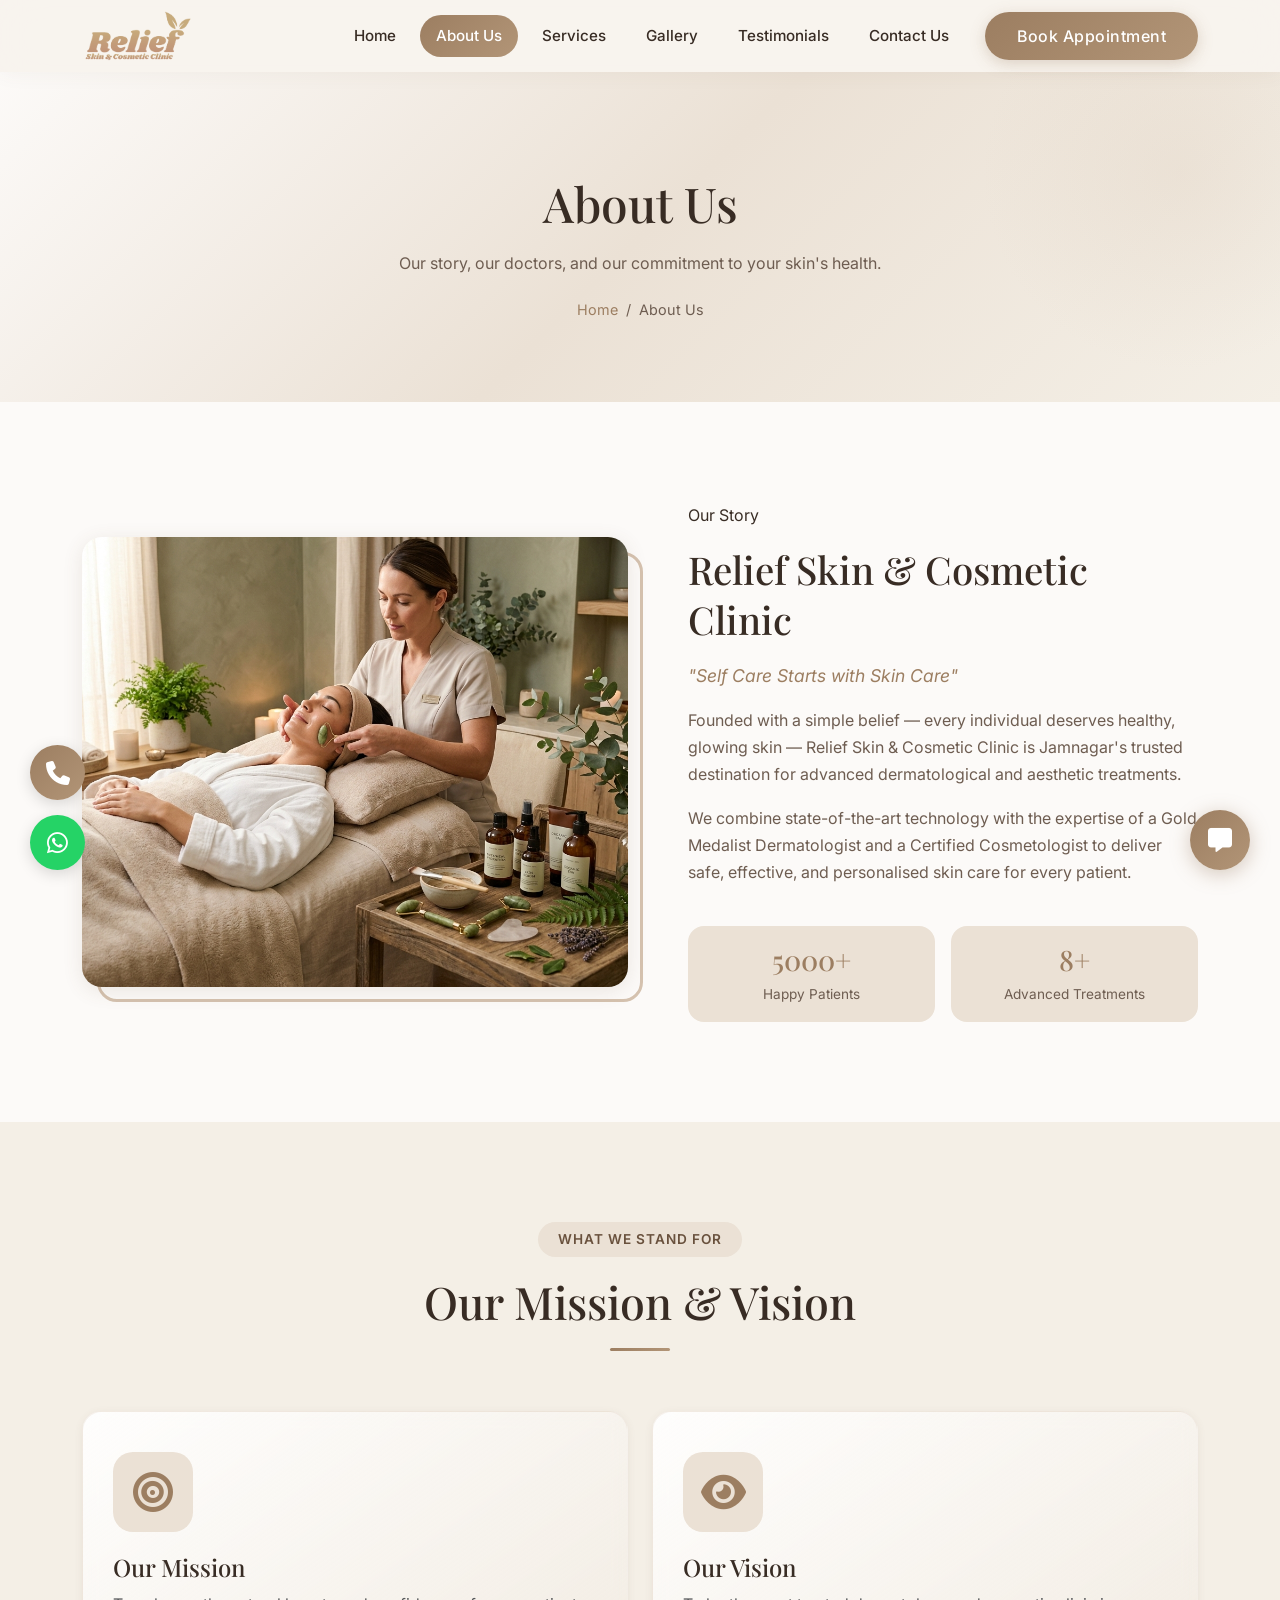
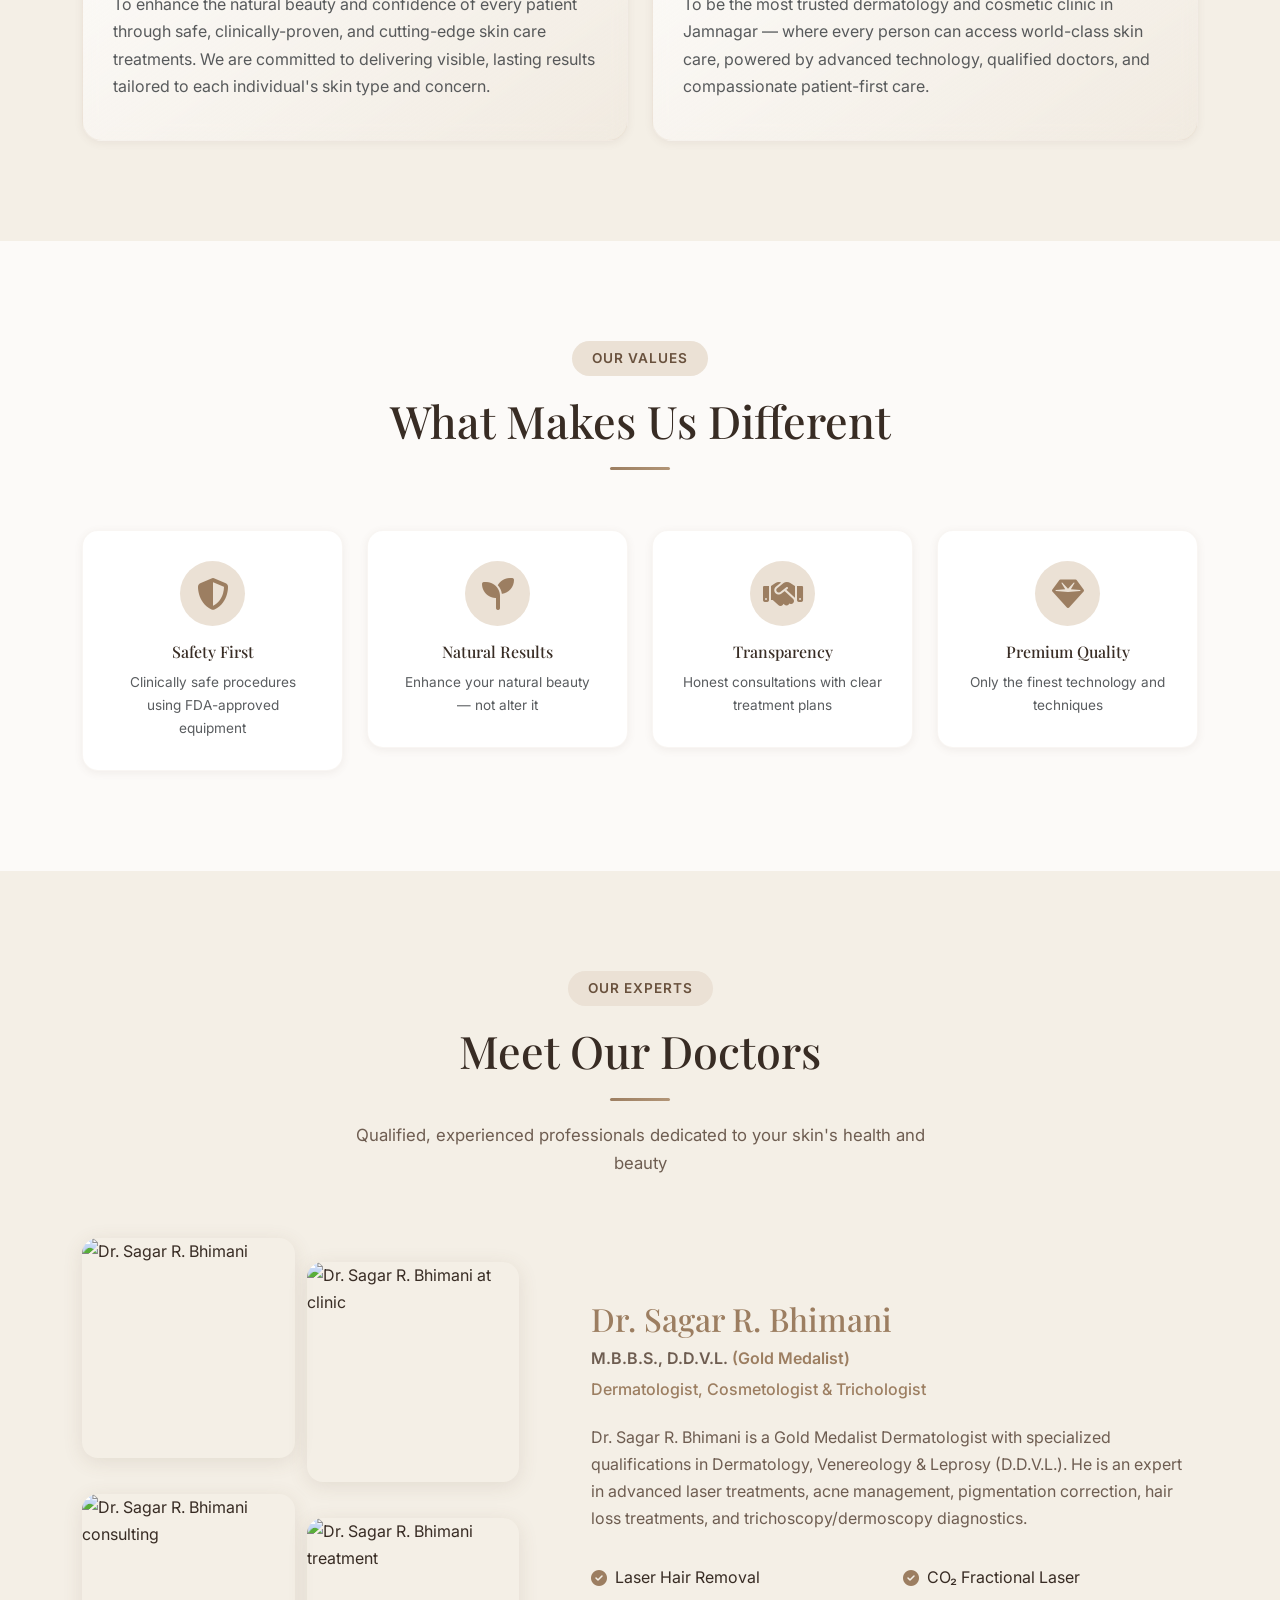
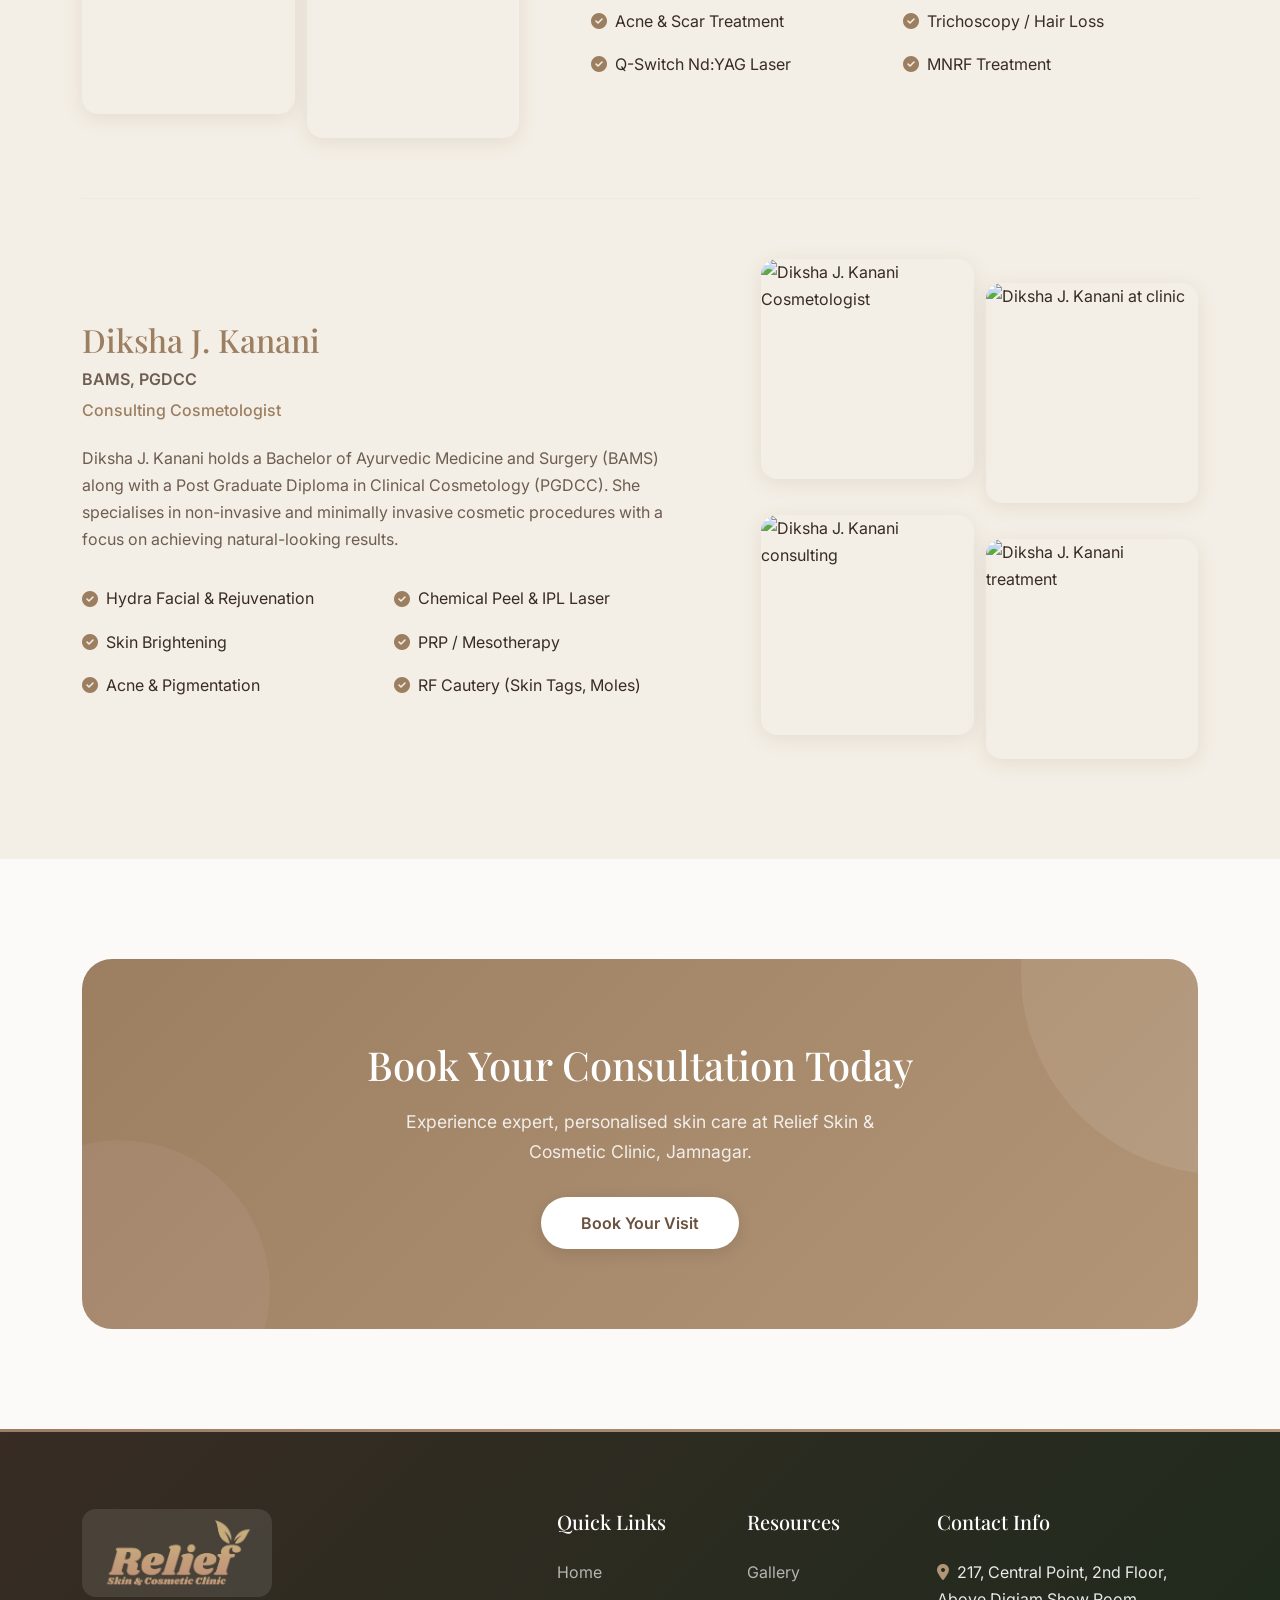
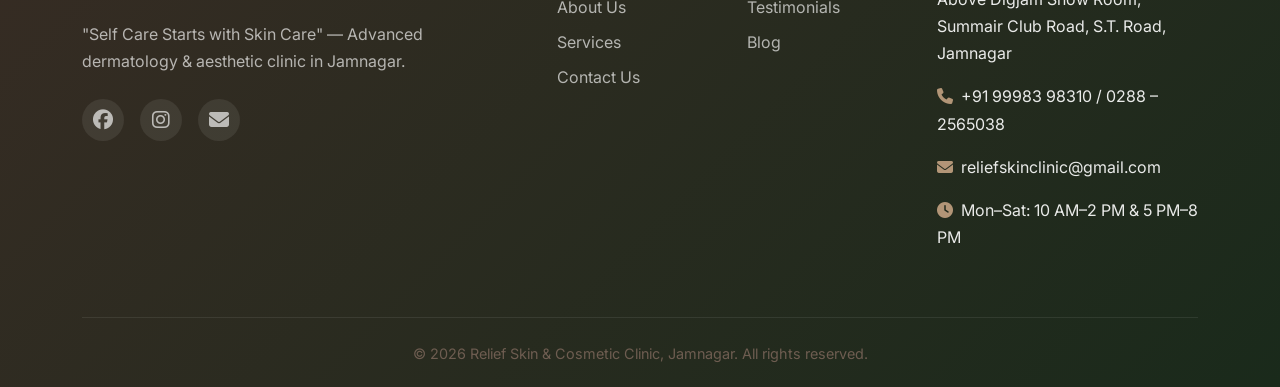
==== commit d5d18497: "Required Changes" ====
--- a/about.html
+++ b/about.html
@@ -1,347 +1,643 @@
-<!DOCTYPE html>
+<!doctype html>
 <html lang="en">
-<head>
-    <meta charset="UTF-8">
-    <meta name="viewport" content="width=device-width, initial-scale=1.0">
+  <head>
+    <meta charset="UTF-8" />
+    <meta name="viewport" content="width=device-width, initial-scale=1.0" />
     <title>About Us | Relief Skin & Cosmetic Clinic | Jamnagar</title>
-    <meta name="description" content="Learn about Relief Skin & Cosmetic Clinic — Dr. Sagar R. Bhimani (M.B.B.S., D.D.V.L., Gold Medalist) and Diksha J. Kanani (BAMS, PGDCC, Consulting Cosmetologist) in Jamnagar.">
-    <link rel="preconnect" href="https://fonts.googleapis.com">
-    <link rel="preconnect" href="https://fonts.gstatic.com" crossorigin>
-    <link href="https://fonts.googleapis.com/css2?family=Inter:wght@300;400;500;600;700&family=Playfair+Display:wght@400;600;700&display=swap" rel="stylesheet">
-    <link href="https://cdn.jsdelivr.net/npm/bootstrap@5.3.0/dist/css/bootstrap.min.css" rel="stylesheet">
-    <link rel="stylesheet" href="https://cdnjs.cloudflare.com/ajax/libs/font-awesome/6.4.0/css/all.min.css">
-    <link rel="stylesheet" href="CSS/style.css">
-</head>
-<body>
-    <nav class="navbar navbar-expand-lg navbar-light navbar-custom sticky-top" id="main-navbar">
-        <div class="container">
-            <a class="navbar-brand d-flex align-items-center" href="index.html">
-                <img src="IMAGES/Logo/Relief logo_A.png" alt="Relief Skin & Cosmetic Clinic" class="clinic-logo">
-            </a>
-            <button class="navbar-toggler" type="button" data-bs-toggle="collapse" data-bs-target="#navbarNav">
-                <span class="navbar-toggler-icon"></span>
-            </button>
-            <div class="collapse navbar-collapse" id="navbarNav">
-                <ul class="navbar-nav ms-auto">
-                    <li class="nav-item"><a class="nav-link" href="index.html">Home</a></li>
-                    <li class="nav-item"><a class="nav-link active" href="about.html">About Us</a></li>
-                    <li class="nav-item"><a class="nav-link" href="services.html">Services</a></li>
-                    <li class="nav-item"><a class="nav-link" href="gallery.html">Gallery</a></li>
-                    <li class="nav-item"><a class="nav-link" href="testimonials.html">Testimonials</a></li>
-                    <li class="nav-item"><a class="nav-link" href="contact.html">Contact Us</a></li>
-                </ul>
-                <div class="d-flex ms-lg-3 mt-3 mt-lg-0">
-                    <a href="appointment.html" class="btn btn-primary-custom">Book Appointment</a>
-                </div>
-            </div>
-        </div>
+    <meta
+      name="description"
+      content="Learn about Relief Skin & Cosmetic Clinic — Dr. Sagar R. Bhimani (M.B.B.S., D.D.V.L., Gold Medalist) and Diksha J. Kanani (BAMS, PGDCC, Consulting Cosmetologist) in Jamnagar."
+    />
+    <link rel="preconnect" href="https://fonts.googleapis.com" />
+    <link rel="preconnect" href="https://fonts.gstatic.com" crossorigin />
+    <link
+      href="https://fonts.googleapis.com/css2?family=Inter:wght@300;400;500;600;700&family=Playfair+Display:wght@400;600;700&display=swap"
+      rel="stylesheet"
+    />
+    <link
+      href="https://cdn.jsdelivr.net/npm/bootstrap@5.3.0/dist/css/bootstrap.min.css"
+      rel="stylesheet"
+    />
+    <link
+      rel="stylesheet"
+      href="https://cdnjs.cloudflare.com/ajax/libs/font-awesome/6.4.0/css/all.min.css"
+    />
+    <link rel="stylesheet" href="CSS/style.css" />
+  </head>
+  <body>
+    <nav
+      class="navbar navbar-expand-lg navbar-light navbar-custom sticky-top"
+      id="main-navbar"
+    >
+      <div class="container">
+        <a class="navbar-brand d-flex align-items-center" href="index.html">
+          <img
+            src="IMAGES/Logo/Relief logo_A.png"
+            alt="Relief Skin & Cosmetic Clinic"
+            class="clinic-logo"
+          />
+        </a>
+        <button
+          class="navbar-toggler"
+          type="button"
+          data-bs-toggle="collapse"
+          data-bs-target="#navbarNav"
+        >
+          <span class="navbar-toggler-icon"></span>
+        </button>
+        <div class="collapse navbar-collapse" id="navbarNav">
+          <ul class="navbar-nav ms-auto">
+            <li class="nav-item">
+              <a class="nav-link" href="index.html">Home</a>
+            </li>
+            <li class="nav-item">
+              <a class="nav-link active" href="about.html">About Us</a>
+            </li>
+            <li class="nav-item">
+              <a class="nav-link" href="services.html">Services</a>
+            </li>
+            <li class="nav-item">
+              <a class="nav-link" href="gallery.html">Gallery</a>
+            </li>
+            <li class="nav-item">
+              <a class="nav-link" href="testimonials.html">Testimonials</a>
+            </li>
+            <li class="nav-item">
+              <a class="nav-link" href="contact.html">Contact Us</a>
+            </li>
+          </ul>
+          <div class="d-flex ms-lg-3 mt-3 mt-lg-0">
+            <a href="appointment.html" class="btn btn-primary-custom"
+              >Book Appointment</a
+            >
+          </div>
+        </div>
+      </div>
     </nav>
 
     <div class="page-header">
-        <div class="container">
-            <h1>About Us</h1>
-            <p class="mt-3">Our story, our doctors, and our commitment to your skin's health.</p>
-            <div class="breadcrumb-custom">
-                <a href="index.html">Home</a>
-                <span>/</span>
-                <span>About Us</span>
-            </div>
-        </div>
+      <div class="container">
+        <h1>About Us</h1>
+        <p class="mt-3">
+          Our story, our doctors, and our commitment to your skin's health.
+        </p>
+        <div class="breadcrumb-custom">
+          <a href="index.html">Home</a>
+          <span>/</span>
+          <span>About Us</span>
+        </div>
+      </div>
     </div>
 
     <!-- Our Story -->
     <section class="section-padding">
-        <div class="container">
-            <div class="row align-items-center">
-                <div class="col-lg-6 mb-4 mb-lg-0">
-                    <div class="about-image-wrapper">
-                        <img src="IMAGES/facial-treatment.png" alt="Relief Skin & Cosmetic Clinic interior Jamnagar">
-                    </div>
-                </div>
-                <div class="col-lg-6 ps-lg-5">
-                    <span class="section-label">Our Story</span>
-                    <h2 style="font-size: 2.4rem; margin: 16px 0;">Relief Skin & Cosmetic Clinic</h2>
-                    <p style="font-style: italic; color: var(--primary-green); font-size: 1.1rem; margin-bottom: 16px;">"Self Care Starts with Skin Care"</p>
-                    <p>Founded with a simple belief — every individual deserves healthy, glowing skin — Relief Skin & Cosmetic Clinic is Jamnagar's trusted destination for advanced dermatological and aesthetic treatments.</p>
-                    <p>We combine state-of-the-art technology with the expertise of a Gold Medalist Dermatologist and a Certified Cosmetologist to deliver safe, effective, and personalised skin care for every patient.</p>
-                    <div class="row g-3 mt-4">
-                        <div class="col-6">
-                            <div class="text-center p-3" style="background: var(--mint-green); border-radius: 16px;">
-                                <h3 class="text-green mb-1">5000+</h3>
-                                <p class="mb-0" style="font-size: 0.85rem;">Happy Patients</p>
-                            </div>
-                        </div>
-                        <div class="col-6">
-                            <div class="text-center p-3" style="background: var(--mint-green); border-radius: 16px;">
-                                <h3 class="text-green mb-1">8+</h3>
-                                <p class="mb-0" style="font-size: 0.85rem;">Advanced Treatments</p>
-                            </div>
-                        </div>
-                    </div>
-                </div>
-            </div>
-        </div>
+      <div class="container">
+        <div class="row align-items-center">
+          <div class="col-lg-6 mb-4 mb-lg-0">
+            <div class="about-image-wrapper">
+              <img
+                src="IMAGES/facial-treatment.png"
+                alt="Relief Skin & Cosmetic Clinic interior Jamnagar"
+              />
+            </div>
+          </div>
+          <div class="col-lg-6 ps-lg-5">
+            <span class="section-label">Our Story</span>
+            <h2 style="font-size: 2.4rem; margin: 16px 0">
+              Relief Skin & Cosmetic Clinic
+            </h2>
+            <p
+              style="
+                font-style: italic;
+                color: var(--primary-green);
+                font-size: 1.1rem;
+                margin-bottom: 16px;
+              "
+            >
+              "Self Care Starts with Skin Care"
+            </p>
+            <p>
+              Founded with a simple belief — every individual deserves healthy,
+              glowing skin — Relief Skin & Cosmetic Clinic is Jamnagar's trusted
+              destination for advanced dermatological and aesthetic treatments.
+            </p>
+            <p>
+              We combine state-of-the-art technology with the expertise of a
+              Gold Medalist Dermatologist and a Certified Cosmetologist to
+              deliver safe, effective, and personalised skin care for every
+              patient.
+            </p>
+            <div class="row g-3 mt-4">
+              <div class="col-6">
+                <div
+                  class="text-center p-3"
+                  style="background: var(--mint-green); border-radius: 16px"
+                >
+                  <h3 class="text-green mb-1">5000+</h3>
+                  <p class="mb-0" style="font-size: 0.85rem">Happy Patients</p>
+                </div>
+              </div>
+              <div class="col-6">
+                <div
+                  class="text-center p-3"
+                  style="background: var(--mint-green); border-radius: 16px"
+                >
+                  <h3 class="text-green mb-1">8+</h3>
+                  <p class="mb-0" style="font-size: 0.85rem">
+                    Advanced Treatments
+                  </p>
+                </div>
+              </div>
+            </div>
+          </div>
+        </div>
+      </div>
     </section>
 
     <!-- Mission & Vision -->
     <section class="section-padding bg-secondary-beige">
-        <div class="container">
-            <div class="section-title">
-                <span class="section-label">What We Stand For</span>
-                <h2>Our Mission & Vision</h2>
-            </div>
-            <div class="row g-4">
-                <div class="col-md-6">
-                    <div class="service-card" style="text-align: left;">
-                        <div class="service-icon" style="margin-bottom: 20px;">
-                            <i class="fa-solid fa-bullseye"></i>
-                        </div>
-                        <h4>Our Mission</h4>
-                        <p class="text-muted mb-0">To enhance the natural beauty and confidence of every patient through safe, clinically-proven, and cutting-edge skin care treatments. We are committed to delivering visible, lasting results tailored to each individual's skin type and concern.</p>
-                    </div>
-                </div>
-                <div class="col-md-6">
-                    <div class="service-card" style="text-align: left;">
-                        <div class="service-icon" style="margin-bottom: 20px;">
-                            <i class="fa-solid fa-eye"></i>
-                        </div>
-                        <h4>Our Vision</h4>
-                        <p class="text-muted mb-0">To be the most trusted dermatology and cosmetic clinic in Jamnagar — where every person can access world-class skin care, powered by advanced technology, qualified doctors, and compassionate patient-first care.</p>
-                    </div>
-                </div>
-            </div>
-        </div>
+      <div class="container">
+        <div class="section-title">
+          <span class="section-label">What We Stand For</span>
+          <h2>Our Mission & Vision</h2>
+        </div>
+        <div class="row g-4">
+          <div class="col-md-6">
+            <div class="service-card" style="text-align: left">
+              <div class="service-icon" style="margin-bottom: 20px">
+                <i class="fa-solid fa-bullseye"></i>
+              </div>
+              <h4>Our Mission</h4>
+              <p class="text-muted mb-0">
+                To enhance the natural beauty and confidence of every patient
+                through safe, clinically-proven, and cutting-edge skin care
+                treatments. We are committed to delivering visible, lasting
+                results tailored to each individual's skin type and concern.
+              </p>
+            </div>
+          </div>
+          <div class="col-md-6">
+            <div class="service-card" style="text-align: left">
+              <div class="service-icon" style="margin-bottom: 20px">
+                <i class="fa-solid fa-eye"></i>
+              </div>
+              <h4>Our Vision</h4>
+              <p class="text-muted mb-0">
+                To be the most trusted dermatology and cosmetic clinic in
+                Jamnagar — where every person can access world-class skin care,
+                powered by advanced technology, qualified doctors, and
+                compassionate patient-first care.
+              </p>
+            </div>
+          </div>
+        </div>
+      </div>
     </section>
 
     <!-- Core Values -->
     <section class="section-padding">
-        <div class="container">
-            <div class="section-title">
-                <span class="section-label">Our Values</span>
-                <h2>What Makes Us Different</h2>
-            </div>
-            <div class="row g-4">
-                <div class="col-md-3 col-6">
-                    <div class="about-value-card animate-on-scroll">
-                        <i class="fa-solid fa-shield-halved"></i>
-                        <h6>Safety First</h6>
-                        <p class="text-muted mb-0" style="font-size: 0.85rem;">Clinically safe procedures using FDA-approved equipment</p>
-                    </div>
-                </div>
-                <div class="col-md-3 col-6">
-                    <div class="about-value-card animate-on-scroll">
-                        <i class="fa-solid fa-seedling"></i>
-                        <h6>Natural Results</h6>
-                        <p class="text-muted mb-0" style="font-size: 0.85rem;">Enhance your natural beauty — not alter it</p>
-                    </div>
-                </div>
-                <div class="col-md-3 col-6">
-                    <div class="about-value-card animate-on-scroll">
-                        <i class="fa-solid fa-handshake"></i>
-                        <h6>Transparency</h6>
-                        <p class="text-muted mb-0" style="font-size: 0.85rem;">Honest consultations with clear treatment plans</p>
-                    </div>
-                </div>
-                <div class="col-md-3 col-6">
-                    <div class="about-value-card animate-on-scroll">
-                        <i class="fa-solid fa-gem"></i>
-                        <h6>Premium Quality</h6>
-                        <p class="text-muted mb-0" style="font-size: 0.85rem;">Only the finest technology and techniques</p>
-                    </div>
-                </div>
-            </div>
-        </div>
+      <div class="container">
+        <div class="section-title">
+          <span class="section-label">Our Values</span>
+          <h2>What Makes Us Different</h2>
+        </div>
+        <div class="row g-4">
+          <div class="col-md-3 col-6">
+            <div class="about-value-card animate-on-scroll">
+              <i class="fa-solid fa-shield-halved"></i>
+              <h6>Safety First</h6>
+              <p class="text-muted mb-0" style="font-size: 0.85rem">
+                Clinically safe procedures using FDA-approved equipment
+              </p>
+            </div>
+          </div>
+          <div class="col-md-3 col-6">
+            <div class="about-value-card animate-on-scroll">
+              <i class="fa-solid fa-seedling"></i>
+              <h6>Natural Results</h6>
+              <p class="text-muted mb-0" style="font-size: 0.85rem">
+                Enhance your natural beauty — not alter it
+              </p>
+            </div>
+          </div>
+          <div class="col-md-3 col-6">
+            <div class="about-value-card animate-on-scroll">
+              <i class="fa-solid fa-handshake"></i>
+              <h6>Transparency</h6>
+              <p class="text-muted mb-0" style="font-size: 0.85rem">
+                Honest consultations with clear treatment plans
+              </p>
+            </div>
+          </div>
+          <div class="col-md-3 col-6">
+            <div class="about-value-card animate-on-scroll">
+              <i class="fa-solid fa-gem"></i>
+              <h6>Premium Quality</h6>
+              <p class="text-muted mb-0" style="font-size: 0.85rem">
+                Only the finest technology and techniques
+              </p>
+            </div>
+          </div>
+        </div>
+      </div>
     </section>
 
     <!-- Expert Team — Dr. Sagar -->
     <section class="section-padding bg-secondary-beige" id="team">
-        <div class="container">
-            <div class="section-title">
-                <span class="section-label">Our Experts</span>
-                <h2>Meet Our Doctors</h2>
-                <p>Qualified, experienced professionals dedicated to your skin's health and beauty</p>
-            </div>
-
-            <!-- Dr. Sagar R. Bhimani -->
-            <div class="row g-5 align-items-center mb-5">
-                <div class="col-lg-5">
-                    <div style="position: relative;">
-                        <div style="display: grid; grid-template-columns: 1fr 1fr; gap: 12px;">
-                            <img src="IMAGES/Dr. Sagar R. Bhimani-photos/DSC07701.JPG" alt="Dr. Sagar R. Bhimani" style="width:100%; height:220px; object-fit:cover; object-position:top; border-radius:16px; box-shadow: var(--shadow-md);">
-                            <img src="IMAGES/Dr. Sagar R. Bhimani-photos/DSC07703.JPG" alt="Dr. Sagar R. Bhimani at clinic" style="width:100%; height:220px; object-fit:cover; object-position:top; border-radius:16px; box-shadow: var(--shadow-md); margin-top: 24px;">
-                            <img src="IMAGES/Dr. Sagar R. Bhimani-photos/DSC07705.JPG" alt="Dr. Sagar R. Bhimani consulting" style="width:100%; height:220px; object-fit:cover; object-position:top; border-radius:16px; box-shadow: var(--shadow-md);">
-                            <img src="IMAGES/Dr. Sagar R. Bhimani-photos/DSC07707.JPG" alt="Dr. Sagar R. Bhimani treatment" style="width:100%; height:220px; object-fit:cover; object-position:top; border-radius:16px; box-shadow: var(--shadow-md); margin-top: 24px;">
-                        </div>
-                    </div>
-                </div>
-                <div class="col-lg-7 ps-lg-5">
-                    <span class="section-label" style="margin-bottom: 16px; display: inline-block;">Doctor 1</span>
-                    <h2 style="font-family: 'Playfair Display', serif; color: var(--primary-green); margin-bottom: 6px;">Dr. Sagar R. Bhimani</h2>
-                    <p style="font-weight: 600; color: var(--text-muted); margin-bottom: 4px;">M.B.B.S., D.D.V.L. <span style="color: var(--primary-green);">(Gold Medalist)</span></p>
-                    <p style="font-weight: 500; color: var(--primary-green); margin-bottom: 20px; font-size: 1rem;">Dermatologist, Cosmetologist & Trichologist</p>
-                    <p>Dr. Sagar R. Bhimani is a Gold Medalist Dermatologist with specialized qualifications in Dermatology, Venereology & Leprosy (D.D.V.L.). He is an expert in advanced laser treatments, acne management, pigmentation correction, hair loss treatments, and trichoscopy/dermoscopy diagnostics.</p>
-                    <div class="row g-3 mt-3">
-                        <div class="col-sm-6">
-                            <div class="d-flex align-items-center gap-2">
-                                <i class="fa-solid fa-circle-check text-green"></i>
-                                <span>Laser Hair Removal</span>
-                            </div>
-                        </div>
-                        <div class="col-sm-6">
-                            <div class="d-flex align-items-center gap-2">
-                                <i class="fa-solid fa-circle-check text-green"></i>
-                                <span>CO₂ Fractional Laser</span>
-                            </div>
-                        </div>
-                        <div class="col-sm-6">
-                            <div class="d-flex align-items-center gap-2">
-                                <i class="fa-solid fa-circle-check text-green"></i>
-                                <span>Acne & Scar Treatment</span>
-                            </div>
-                        </div>
-                        <div class="col-sm-6">
-                            <div class="d-flex align-items-center gap-2">
-                                <i class="fa-solid fa-circle-check text-green"></i>
-                                <span>Trichoscopy / Hair Loss</span>
-                            </div>
-                        </div>
-                        <div class="col-sm-6">
-                            <div class="d-flex align-items-center gap-2">
-                                <i class="fa-solid fa-circle-check text-green"></i>
-                                <span>Q-Switch Nd:YAG Laser</span>
-                            </div>
-                        </div>
-                        <div class="col-sm-6">
-                            <div class="d-flex align-items-center gap-2">
-                                <i class="fa-solid fa-circle-check text-green"></i>
-                                <span>MNRF Treatment</span>
-                            </div>
-                        </div>
-                    </div>
-                </div>
-            </div>
-
-            <hr style="border-color: rgba(156,126,97,0.2); margin: 60px 0;">
-
-            <!-- Diksha J. Kanani -->
-            <div class="row g-5 align-items-center">
-                <div class="col-lg-7 pe-lg-5 order-lg-1">
-                    <span class="section-label" style="margin-bottom: 16px; display: inline-block;">Doctor 2</span>
-                    <h2 style="font-family: 'Playfair Display', serif; color: var(--primary-green); margin-bottom: 6px;">Diksha J. Kanani</h2>
-                    <p style="font-weight: 600; color: var(--text-muted); margin-bottom: 4px;">BAMS, PGDCC</p>
-                    <p style="font-weight: 500; color: var(--primary-green); margin-bottom: 20px; font-size: 1rem;">Consulting Cosmetologist</p>
-                    <p>Diksha J. Kanani holds a Bachelor of Ayurvedic Medicine and Surgery (BAMS) along with a Post Graduate Diploma in Clinical Cosmetology (PGDCC). She specialises in non-invasive and minimally invasive cosmetic procedures with a focus on achieving natural-looking results.</p>
-                    <div class="row g-3 mt-3">
-                        <div class="col-sm-6">
-                            <div class="d-flex align-items-center gap-2">
-                                <i class="fa-solid fa-circle-check text-green"></i>
-                                <span>Hydra Facial & Rejuvenation</span>
-                            </div>
-                        </div>
-                        <div class="col-sm-6">
-                            <div class="d-flex align-items-center gap-2">
-                                <i class="fa-solid fa-circle-check text-green"></i>
-                                <span>Chemical Peel & IPL Laser</span>
-                            </div>
-                        </div>
-                        <div class="col-sm-6">
-                            <div class="d-flex align-items-center gap-2">
-                                <i class="fa-solid fa-circle-check text-green"></i>
-                                <span>Skin Brightening</span>
-                            </div>
-                        </div>
-                        <div class="col-sm-6">
-                            <div class="d-flex align-items-center gap-2">
-                                <i class="fa-solid fa-circle-check text-green"></i>
-                                <span>PRP / Mesotherapy</span>
-                            </div>
-                        </div>
-                        <div class="col-sm-6">
-                            <div class="d-flex align-items-center gap-2">
-                                <i class="fa-solid fa-circle-check text-green"></i>
-                                <span>Acne & Pigmentation</span>
-                            </div>
-                        </div>
-                        <div class="col-sm-6">
-                            <div class="d-flex align-items-center gap-2">
-                                <i class="fa-solid fa-circle-check text-green"></i>
-                                <span>RF Cautery (Skin Tags, Moles)</span>
-                            </div>
-                        </div>
-                    </div>
-                </div>
-                <div class="col-lg-5 order-lg-2">
-                    <div style="display: grid; grid-template-columns: 1fr 1fr; gap: 12px;">
-                        <img src="IMAGES/Diksha J. Kanani-potos/DSC07679.JPG" alt="Diksha J. Kanani Cosmetologist" style="width:100%; height:220px; object-fit:cover; object-position:top; border-radius:16px; box-shadow: var(--shadow-md);">
-                        <img src="IMAGES/Diksha J. Kanani-potos/DSC07681.JPG" alt="Diksha J. Kanani at clinic" style="width:100%; height:220px; object-fit:cover; object-position:top; border-radius:16px; box-shadow: var(--shadow-md); margin-top: 24px;">
-                        <img src="IMAGES/Diksha J. Kanani-potos/DSC07683.JPG" alt="Diksha J. Kanani consulting" style="width:100%; height:220px; object-fit:cover; object-position:top; border-radius:16px; box-shadow: var(--shadow-md);">
-                        <img src="IMAGES/Diksha J. Kanani-potos/DSC07685.JPG" alt="Diksha J. Kanani treatment" style="width:100%; height:220px; object-fit:cover; object-position:top; border-radius:16px; box-shadow: var(--shadow-md); margin-top: 24px;">
-                    </div>
-                </div>
-            </div>
-        </div>
+      <div class="container">
+        <div class="section-title">
+          <span class="section-label">Our Experts</span>
+          <h2>Meet Our Doctors</h2>
+          <p>
+            Qualified, experienced professionals dedicated to your skin's health
+            and beauty
+          </p>
+        </div>
+
+        <!-- Dr. Sagar R. Bhimani -->
+        <div class="row g-5 align-items-center mb-5">
+          <div class="col-lg-5">
+            <div style="position: relative">
+              <div
+                style="display: grid; grid-template-columns: 1fr 1fr; gap: 12px"
+              >
+                <img
+                  src="IMAGES/Dr. Sagar R. Bhimani-photos/DSC07701.JPG"
+                  alt="Dr. Sagar R. Bhimani"
+                  style="
+                    width: 100%;
+                    height: 220px;
+                    object-fit: cover;
+                    object-position: top;
+                    border-radius: 16px;
+                    box-shadow: var(--shadow-md);
+                  "
+                />
+                <img
+                  src="IMAGES/Dr. Sagar R. Bhimani-photos/DSC07703.JPG"
+                  alt="Dr. Sagar R. Bhimani at clinic"
+                  style="
+                    width: 100%;
+                    height: 220px;
+                    object-fit: cover;
+                    object-position: top;
+                    border-radius: 16px;
+                    box-shadow: var(--shadow-md);
+                    margin-top: 24px;
+                  "
+                />
+                <img
+                  src="IMAGES/Dr. Sagar R. Bhimani-photos/DSC07711.JPG"
+                  alt="Dr. Sagar R. Bhimani consulting"
+                  style="
+                    width: 100%;
+                    height: 220px;
+                    object-fit: cover;
+                    object-position: top;
+                    border-radius: 16px;
+                    box-shadow: var(--shadow-md);
+                  "
+                />
+                <img
+                  src="IMAGES/Dr. Sagar R. Bhimani-photos/DSC07712.JPG"
+                  alt="Dr. Sagar R. Bhimani treatment"
+                  style="
+                    width: 100%;
+                    height: 220px;
+                    object-fit: cover;
+                    object-position: top;
+                    border-radius: 16px;
+                    box-shadow: var(--shadow-md);
+                    margin-top: 24px;
+                  "
+                />
+              </div>
+            </div>
+          </div>
+          <div class="col-lg-7 ps-lg-5">
+            <!-- <span class="section-label" style="margin-bottom: 16px; display: inline-block;">Doctor 1</span> -->
+            <h2
+              style="
+                font-family: &quot;Playfair Display&quot;, serif;
+                color: var(--primary-green);
+                margin-bottom: 6px;
+              "
+            >
+              Dr. Sagar R. Bhimani
+            </h2>
+            <p
+              style="
+                font-weight: 600;
+                color: var(--text-muted);
+                margin-bottom: 4px;
+              "
+            >
+              M.B.B.S., D.D.V.L.
+              <span style="color: var(--primary-green)">(Gold Medalist)</span>
+            </p>
+            <p
+              style="
+                font-weight: 500;
+                color: var(--primary-green);
+                margin-bottom: 20px;
+                font-size: 1rem;
+              "
+            >
+              Dermatologist, Cosmetologist & Trichologist
+            </p>
+            <p>
+              Dr. Sagar R. Bhimani is a Gold Medalist Dermatologist with
+              specialized qualifications in Dermatology, Venereology & Leprosy
+              (D.D.V.L.). He is an expert in advanced laser treatments, acne
+              management, pigmentation correction, hair loss treatments, and
+              trichoscopy/dermoscopy diagnostics.
+            </p>
+            <div class="row g-3 mt-3">
+              <div class="col-sm-6">
+                <div class="d-flex align-items-center gap-2">
+                  <i class="fa-solid fa-circle-check text-green"></i>
+                  <span>Laser Hair Removal</span>
+                </div>
+              </div>
+              <div class="col-sm-6">
+                <div class="d-flex align-items-center gap-2">
+                  <i class="fa-solid fa-circle-check text-green"></i>
+                  <span>CO₂ Fractional Laser</span>
+                </div>
+              </div>
+              <div class="col-sm-6">
+                <div class="d-flex align-items-center gap-2">
+                  <i class="fa-solid fa-circle-check text-green"></i>
+                  <span>Acne & Scar Treatment</span>
+                </div>
+              </div>
+              <div class="col-sm-6">
+                <div class="d-flex align-items-center gap-2">
+                  <i class="fa-solid fa-circle-check text-green"></i>
+                  <span>Trichoscopy / Hair Loss</span>
+                </div>
+              </div>
+              <div class="col-sm-6">
+                <div class="d-flex align-items-center gap-2">
+                  <i class="fa-solid fa-circle-check text-green"></i>
+                  <span>Q-Switch Nd:YAG Laser</span>
+                </div>
+              </div>
+              <div class="col-sm-6">
+                <div class="d-flex align-items-center gap-2">
+                  <i class="fa-solid fa-circle-check text-green"></i>
+                  <span>MNRF Treatment</span>
+                </div>
+              </div>
+            </div>
+          </div>
+        </div>
+
+        <hr style="border-color: rgba(156, 126, 97, 0.2); margin: 60px 0" />
+
+        <!-- Diksha J. Kanani -->
+        <div class="row g-5 align-items-center">
+          <div class="col-lg-7 pe-lg-5 order-lg-1">
+            <!-- <span
+              class="section-label"
+              style="margin-bottom: 16px; display: inline-block"
+              >Doctor 2</span
+            > -->
+            <h2
+              style="
+                font-family: &quot;Playfair Display&quot;, serif;
+                color: var(--primary-green);
+                margin-bottom: 6px;
+              "
+            >
+              Diksha J. Kanani
+            </h2>
+            <p
+              style="
+                font-weight: 600;
+                color: var(--text-muted);
+                margin-bottom: 4px;
+              "
+            >
+              BAMS, PGDCC
+            </p>
+            <p
+              style="
+                font-weight: 500;
+                color: var(--primary-green);
+                margin-bottom: 20px;
+                font-size: 1rem;
+              "
+            >
+              Consulting Cosmetologist
+            </p>
+            <p>
+              Diksha J. Kanani holds a Bachelor of Ayurvedic Medicine and
+              Surgery (BAMS) along with a Post Graduate Diploma in Clinical
+              Cosmetology (PGDCC). She specialises in non-invasive and minimally
+              invasive cosmetic procedures with a focus on achieving
+              natural-looking results.
+            </p>
+            <div class="row g-3 mt-3">
+              <div class="col-sm-6">
+                <div class="d-flex align-items-center gap-2">
+                  <i class="fa-solid fa-circle-check text-green"></i>
+                  <span>Hydra Facial & Rejuvenation</span>
+                </div>
+              </div>
+              <div class="col-sm-6">
+                <div class="d-flex align-items-center gap-2">
+                  <i class="fa-solid fa-circle-check text-green"></i>
+                  <span>Chemical Peel & IPL Laser</span>
+                </div>
+              </div>
+              <div class="col-sm-6">
+                <div class="d-flex align-items-center gap-2">
+                  <i class="fa-solid fa-circle-check text-green"></i>
+                  <span>Skin Brightening</span>
+                </div>
+              </div>
+              <div class="col-sm-6">
+                <div class="d-flex align-items-center gap-2">
+                  <i class="fa-solid fa-circle-check text-green"></i>
+                  <span>PRP / Mesotherapy</span>
+                </div>
+              </div>
+              <div class="col-sm-6">
+                <div class="d-flex align-items-center gap-2">
+                  <i class="fa-solid fa-circle-check text-green"></i>
+                  <span>Acne & Pigmentation</span>
+                </div>
+              </div>
+              <div class="col-sm-6">
+                <div class="d-flex align-items-center gap-2">
+                  <i class="fa-solid fa-circle-check text-green"></i>
+                  <span>RF Cautery (Skin Tags, Moles)</span>
+                </div>
+              </div>
+            </div>
+          </div>
+          <div class="col-lg-5 order-lg-2">
+            <div
+              style="display: grid; grid-template-columns: 1fr 1fr; gap: 12px"
+            >
+              <img
+                src="IMAGES/Diksha J. Kanani-potos/DSC07679.JPG"
+                alt="Diksha J. Kanani Cosmetologist"
+                style="
+                  width: 100%;
+                  height: 220px;
+                  object-fit: cover;
+                  object-position: top;
+                  border-radius: 16px;
+                  box-shadow: var(--shadow-md);
+                "
+              />
+              <img
+                src="IMAGES/Diksha J. Kanani-potos/DSC07688.JPG"
+                alt="Diksha J. Kanani at clinic"
+                style="
+                  width: 100%;
+                  height: 220px;
+                  object-fit: cover;
+                  object-position: top;
+                  border-radius: 16px;
+                  box-shadow: var(--shadow-md);
+                  margin-top: 24px;
+                "
+              />
+              <img
+                src="IMAGES/Diksha J. Kanani-potos/DSC07683.JPG"
+                alt="Diksha J. Kanani consulting"
+                style="
+                  width: 100%;
+                  height: 220px;
+                  object-fit: cover;
+                  object-position: top;
+                  border-radius: 16px;
+                  box-shadow: var(--shadow-md);
+                "
+              />
+              <img
+                src="IMAGES/Diksha J. Kanani-potos/DSC07685.JPG"
+                alt="Diksha J. Kanani treatment"
+                style="
+                  width: 100%;
+                  height: 220px;
+                  object-fit: cover;
+                  object-position: top;
+                  border-radius: 16px;
+                  box-shadow: var(--shadow-md);
+                  margin-top: 24px;
+                "
+              />
+            </div>
+          </div>
+        </div>
+      </div>
     </section>
 
     <!-- CTA -->
     <section class="section-padding">
-        <div class="container">
-            <div class="cta-banner">
-                <h2>Book Your Consultation Today</h2>
-                <p>Experience expert, personalised skin care at Relief Skin & Cosmetic Clinic, Jamnagar.</p>
-                <a href="appointment.html" class="btn btn-cta-white">Book Your Visit</a>
-            </div>
-        </div>
+      <div class="container">
+        <div class="cta-banner">
+          <h2>Book Your Consultation Today</h2>
+          <p>
+            Experience expert, personalised skin care at Relief Skin & Cosmetic
+            Clinic, Jamnagar.
+          </p>
+          <a href="appointment.html" class="btn btn-cta-white"
+            >Book Your Visit</a
+          >
+        </div>
+      </div>
     </section>
 
     <footer class="footer">
-        <div class="container">
-            <div class="row g-4">
-                <div class="col-lg-4">
-                    <div class="footer-logo-wrap">
-                        <img src="IMAGES/Logo/Relief logo_A.png" alt="Relief Skin &amp; Cosmetic Clinic">
-                    </div>
-                    <p style="color: rgba(255,255,255,0.65);">"Self Care Starts with Skin Care" — Advanced dermatology & aesthetic clinic in Jamnagar.</p>
-                    <div class="d-flex gap-3 mt-4 social-links">
-                        <a href="#"><i class="fa-brands fa-facebook fs-5"></i></a>
-                        <a href="#"><i class="fa-brands fa-instagram fs-5"></i></a>
-                        <a href="mailto:reliefskinclinic@gmail.com"><i class="fa-solid fa-envelope fs-5"></i></a>
-                    </div>
-                </div>
-                <div class="col-lg-2 offset-lg-1">
-                    <h5 class="mb-4">Quick Links</h5>
-                    <ul class="list-unstyled">
-                        <li class="mb-2"><a href="index.html">Home</a></li>
-                        <li class="mb-2"><a href="about.html">About Us</a></li>
-                        <li class="mb-2"><a href="services.html">Services</a></li>
-                        <li class="mb-2"><a href="contact.html">Contact Us</a></li>
-                    </ul>
-                </div>
-                <div class="col-lg-2">
-                    <h5 class="mb-4">Resources</h5>
-                    <ul class="list-unstyled">
-                        <li class="mb-2"><a href="gallery.html">Gallery</a></li>
-                        <li class="mb-2"><a href="testimonials.html">Testimonials</a></li>
-                        <li class="mb-2"><a href="blog.html">Blog</a></li>
-                    </ul>
-                </div>
-                <div class="col-lg-3">
-                    <h5 class="mb-4">Contact Info</h5>
-                    <ul class="list-unstyled">
-                        <li class="mb-3"><i class="fa-solid fa-location-dot me-2" style="color: var(--sage-green);"></i>217, Central Point, 2nd Floor, Above Digjam Show Room, Summair Club Road, S.T. Road, Jamnagar</li>
-                        <li class="mb-3"><i class="fa-solid fa-phone me-2" style="color: var(--sage-green);"></i>+91 99983 98310 / 0288 – 2565038</li>
-                        <li class="mb-3"><i class="fa-solid fa-envelope me-2" style="color: var(--sage-green);"></i>reliefskinclinic@gmail.com</li>
-                        <li class="mb-3"><i class="fa-solid fa-clock me-2" style="color: var(--sage-green);"></i>Mon–Sat: 10 AM–2 PM & 5 PM–8 PM</li>
-                    </ul>
-                </div>
-            </div>
-            <div class="footer-bottom">
-                <p class="mb-0">&copy; 2026 Relief Skin & Cosmetic Clinic, Jamnagar. All rights reserved.</p>
-            </div>
-        </div>
+      <div class="container">
+        <div class="row g-4">
+          <div class="col-lg-4">
+            <div class="footer-logo-wrap">
+              <img
+                src="IMAGES/Logo/Relief logo_A.png"
+                alt="Relief Skin &amp; Cosmetic Clinic"
+              />
+            </div>
+            <p style="color: rgba(255, 255, 255, 0.65)">
+              "Self Care Starts with Skin Care" — Advanced dermatology &
+              aesthetic clinic in Jamnagar.
+            </p>
+            <div class="d-flex gap-3 mt-4 social-links">
+              <a href="#"><i class="fa-brands fa-facebook fs-5"></i></a>
+              <a href="#"><i class="fa-brands fa-instagram fs-5"></i></a>
+              <a href="mailto:reliefskinclinic@gmail.com"
+                ><i class="fa-solid fa-envelope fs-5"></i
+              ></a>
+            </div>
+          </div>
+          <div class="col-lg-2 offset-lg-1">
+            <h5 class="mb-4">Quick Links</h5>
+            <ul class="list-unstyled">
+              <li class="mb-2"><a href="index.html">Home</a></li>
+              <li class="mb-2"><a href="about.html">About Us</a></li>
+              <li class="mb-2"><a href="services.html">Services</a></li>
+              <li class="mb-2"><a href="contact.html">Contact Us</a></li>
+            </ul>
+          </div>
+          <div class="col-lg-2">
+            <h5 class="mb-4">Resources</h5>
+            <ul class="list-unstyled">
+              <li class="mb-2"><a href="gallery.html">Gallery</a></li>
+              <li class="mb-2"><a href="testimonials.html">Testimonials</a></li>
+              <li class="mb-2"><a href="blog.html">Blog</a></li>
+            </ul>
+          </div>
+          <div class="col-lg-3">
+            <h5 class="mb-4">Contact Info</h5>
+            <ul class="list-unstyled">
+              <li class="mb-3">
+                <i
+                  class="fa-solid fa-location-dot me-2"
+                  style="color: var(--sage-green)"
+                ></i
+                >217, Central Point, 2nd Floor, Above Digjam Show Room, Summair
+                Club Road, S.T. Road, Jamnagar
+              </li>
+              <li class="mb-3">
+                <i
+                  class="fa-solid fa-phone me-2"
+                  style="color: var(--sage-green)"
+                ></i
+                >+91 99983 98310 / 0288 – 2565038
+              </li>
+              <li class="mb-3">
+                <i
+                  class="fa-solid fa-envelope me-2"
+                  style="color: var(--sage-green)"
+                ></i
+                >reliefskinclinic@gmail.com
+              </li>
+              <li class="mb-3">
+                <i
+                  class="fa-solid fa-clock me-2"
+                  style="color: var(--sage-green)"
+                ></i
+                >Mon–Sat: 10 AM–2 PM & 5 PM–8 PM
+              </li>
+            </ul>
+          </div>
+        </div>
+        <div class="footer-bottom">
+          <p class="mb-0">
+            &copy; 2026 Relief Skin & Cosmetic Clinic, Jamnagar. All rights
+            reserved.
+          </p>
+        </div>
+      </div>
     </footer>
 
     <script src="https://cdn.jsdelivr.net/npm/bootstrap@5.3.0/dist/js/bootstrap.bundle.min.js"></script>
     <script src="JS/script.js"></script>
     <script src="JS/chatbot.js"></script>
-</body>
+  </body>
 </html>
--- a/CSS/style.css
+++ b/CSS/style.css
@@ -157,7 +157,7 @@
 
 /* Logo sizing — PNG has white padding so we compensate with larger display height */
 .navbar-brand .clinic-logo {
-  height: 72px;
+  height: 50px;
   width: auto;
   display: block;
   object-fit: contain;
